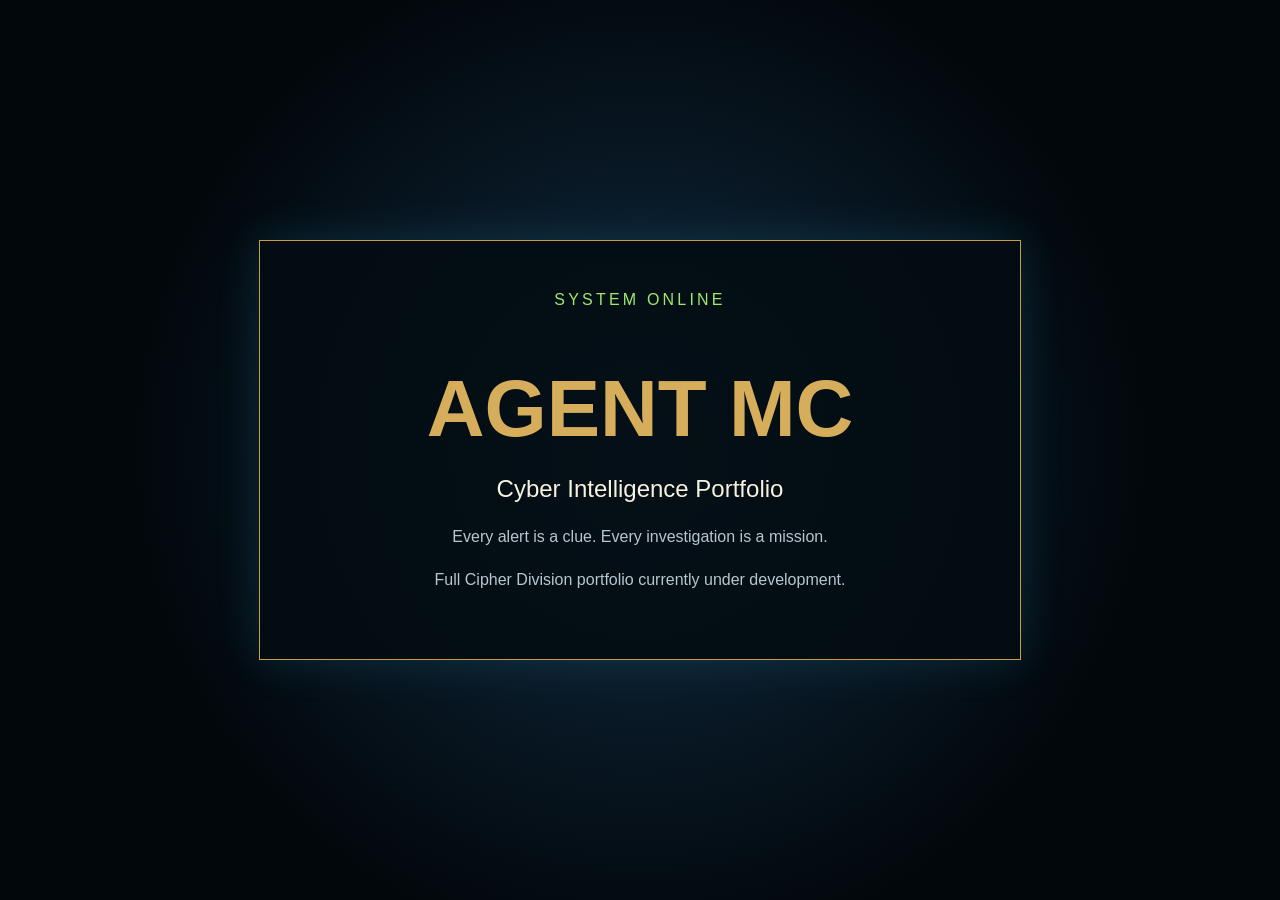
==== index.html @ bfdae340 "Add initial portfolio homepage Create the initial test page for the Cipher Division cybersecurity po" ====
<!doctype html>
<html lang="en">
  <head>
    <meta charset="UTF-8" />

    <meta name="viewport" content="width=device-width, initial-scale=1.0" />

    <title>Mia Cook | Cybersecurity Portfolio</title>

    <style>
      body {
        margin: 0;
        min-height: 100vh;
        display: grid;
        place-items: center;
        background: radial-gradient(circle at center, #102c42, #02070b 65%);
        color: #f7f1df;
        font-family: Arial, Helvetica, sans-serif;
        text-align: center;
      }

      main {
        width: min(700px, 85%);
        padding: 50px 30px;
        border: 1px solid #c89b45;
        background: rgba(3, 12, 18, 0.88);
        box-shadow: 0 0 40px rgba(44, 165, 210, 0.18);
      }

      .status {
        color: #9fe870;
        letter-spacing: 0.2rem;
        text-transform: uppercase;
      }

      h1 {
        margin-bottom: 10px;
        color: #d6ae5b;
        font-size: clamp(2.5rem, 8vw, 5rem);
      }

      h2 {
        color: #f7f1df;
        font-weight: normal;
      }

      p {
        color: #b9c6cc;
        line-height: 1.7;
      }
    </style>
  </head>

  <body>
    <main>
      <div class="status">System Online</div>

      <h1>AGENT MC</h1>

      <h2>Cyber Intelligence Portfolio</h2>

      <p>Every alert is a clue. Every investigation is a mission.</p>

      <p>Full Cipher Division portfolio currently under development.</p>
    </main>
  </body>
</html>
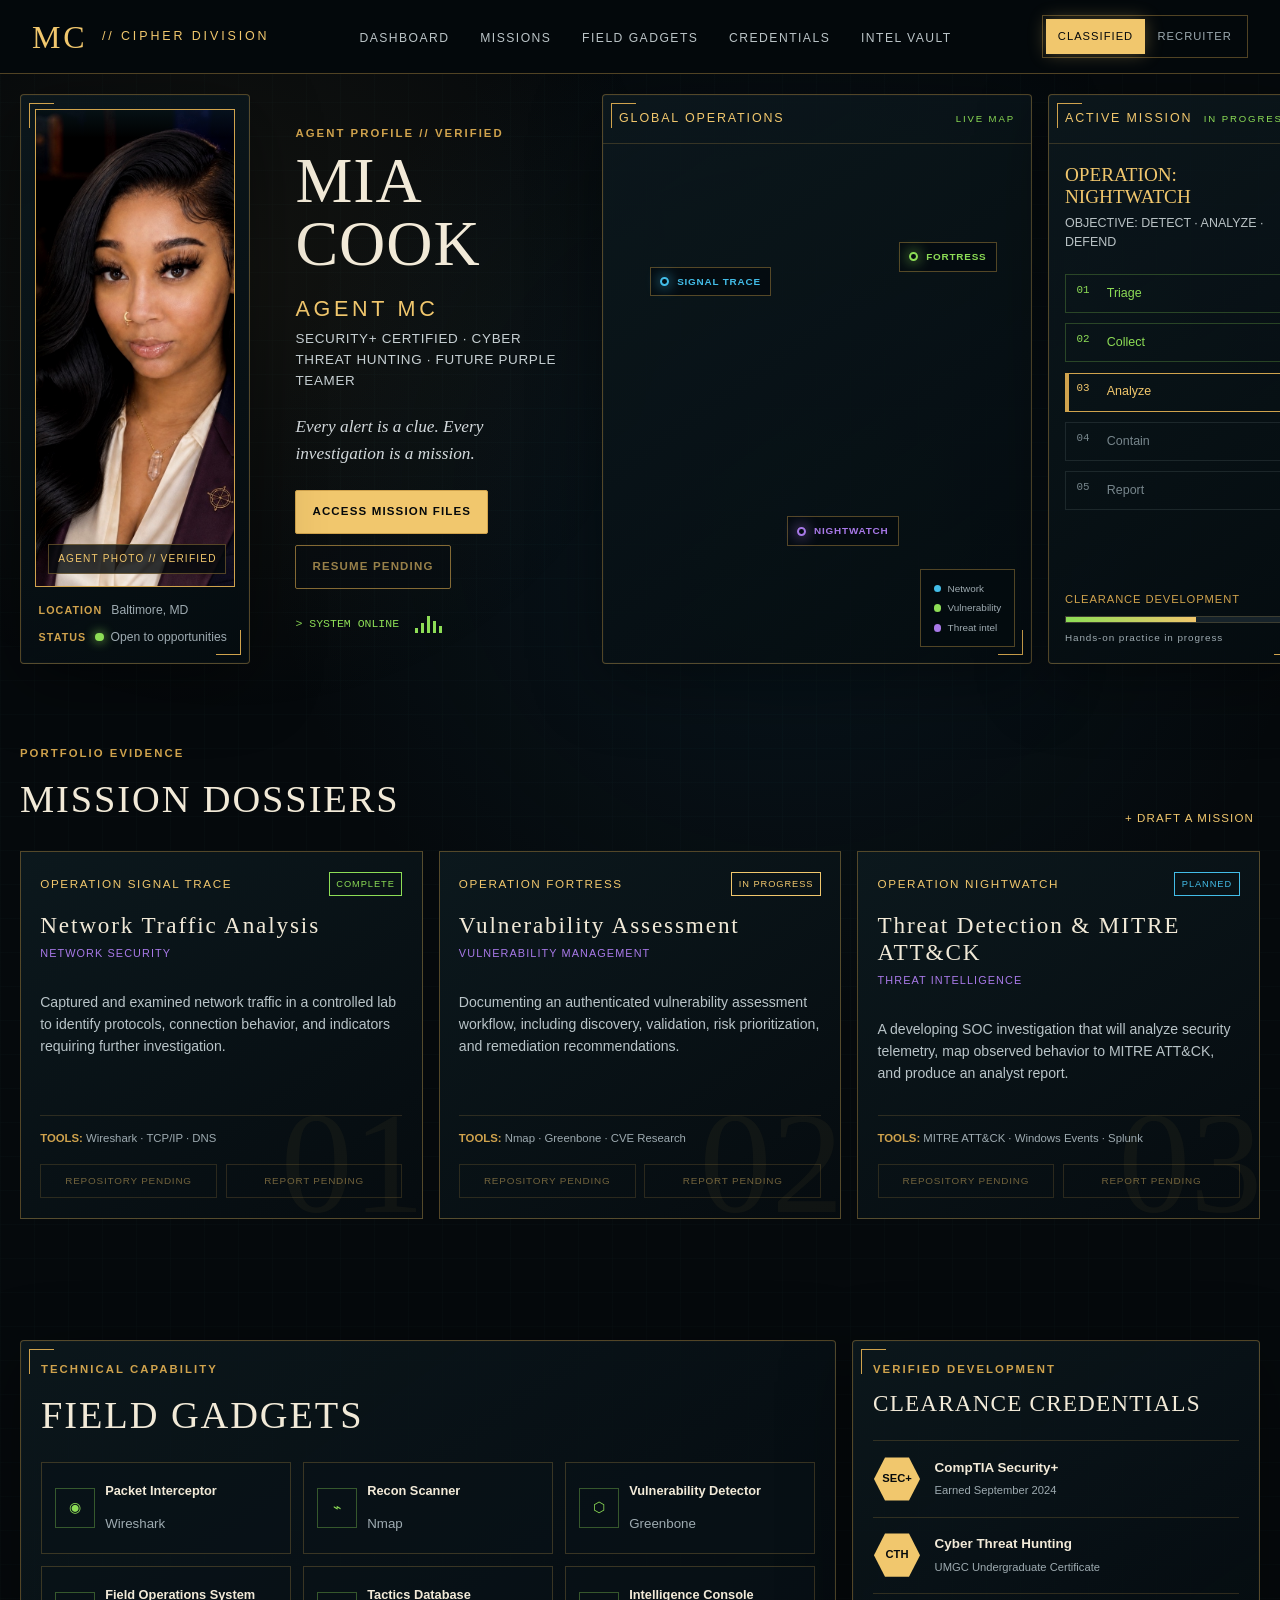
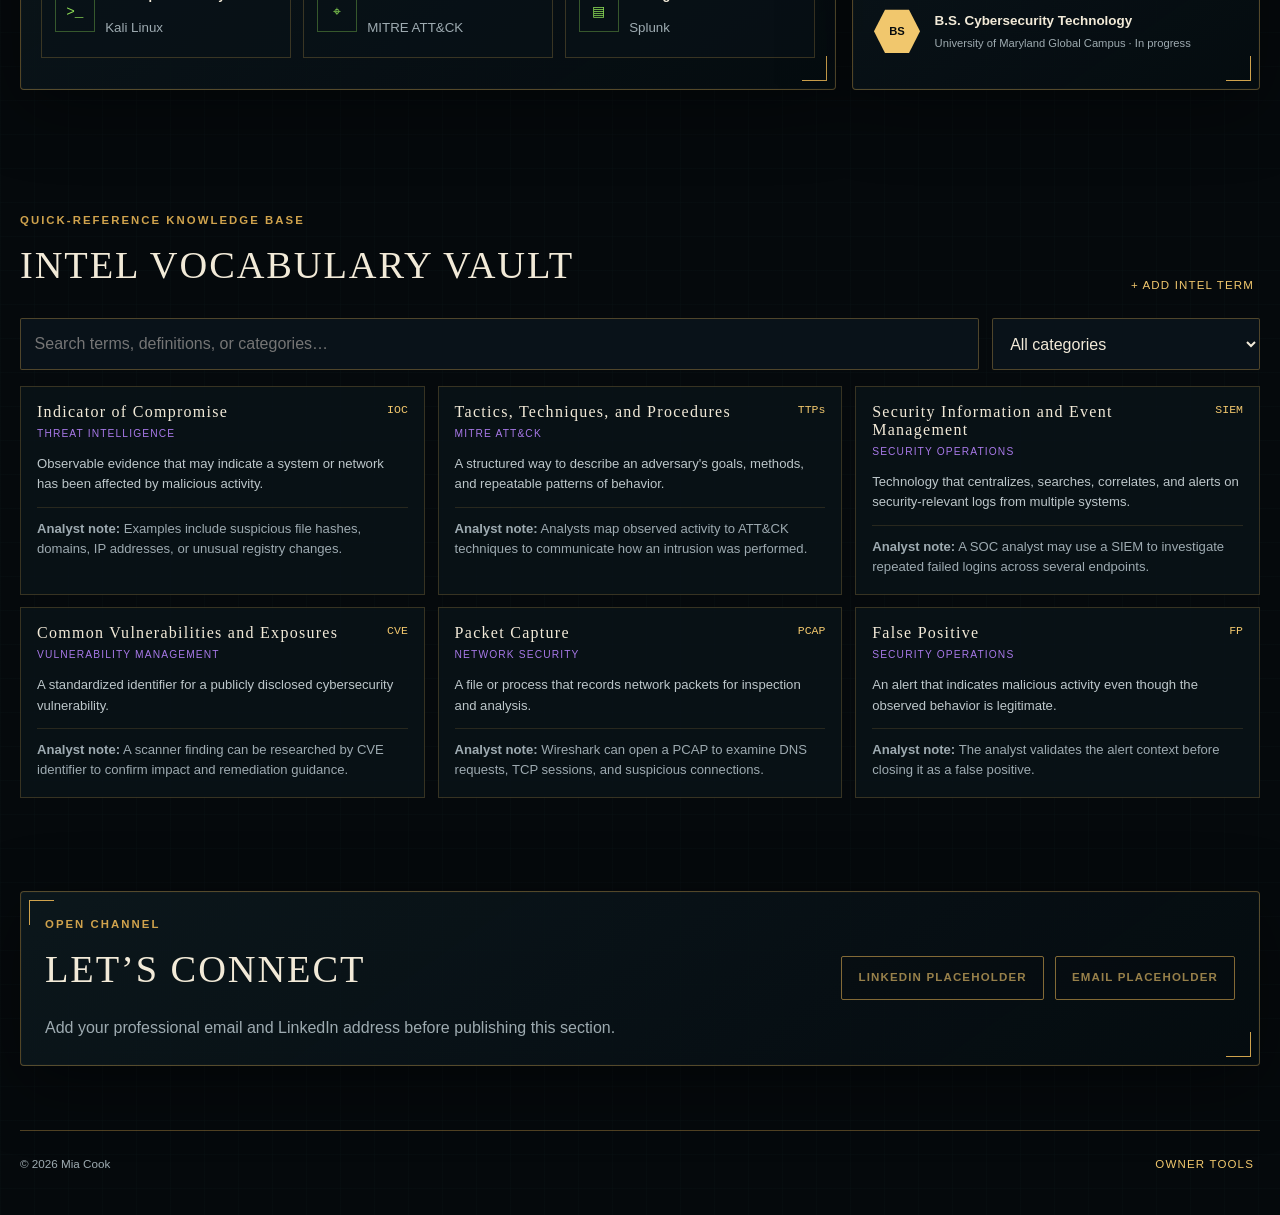
==== commit 3c768087: "Build Cipher Division portfolio dashboard Add animated cyber globe, display modes, mission dossiers," ====
--- a/index.html
+++ b/index.html
@@ -1,67 +1,231 @@
 <!doctype html>
 <html lang="en">
-  <head>
-    <meta charset="UTF-8" />
-
-    <meta name="viewport" content="width=device-width, initial-scale=1.0" />
-
-    <title>Mia Cook | Cybersecurity Portfolio</title>
-
-    <style>
-      body {
-        margin: 0;
-        min-height: 100vh;
-        display: grid;
-        place-items: center;
-        background: radial-gradient(circle at center, #102c42, #02070b 65%);
-        color: #f7f1df;
-        font-family: Arial, Helvetica, sans-serif;
-        text-align: center;
-      }
-
-      main {
-        width: min(700px, 85%);
-        padding: 50px 30px;
-        border: 1px solid #c89b45;
-        background: rgba(3, 12, 18, 0.88);
-        box-shadow: 0 0 40px rgba(44, 165, 210, 0.18);
-      }
-
-      .status {
-        color: #9fe870;
-        letter-spacing: 0.2rem;
-        text-transform: uppercase;
-      }
-
-      h1 {
-        margin-bottom: 10px;
-        color: #d6ae5b;
-        font-size: clamp(2.5rem, 8vw, 5rem);
-      }
-
-      h2 {
-        color: #f7f1df;
-        font-weight: normal;
-      }
-
-      p {
-        color: #b9c6cc;
-        line-height: 1.7;
-      }
-    </style>
-  </head>
-
-  <body>
-    <main>
-      <div class="status">System Online</div>
-
-      <h1>AGENT MC</h1>
-
-      <h2>Cyber Intelligence Portfolio</h2>
-
-      <p>Every alert is a clue. Every investigation is a mission.</p>
-
-      <p>Full Cipher Division portfolio currently under development.</p>
-    </main>
-  </body>
+<head>
+  <meta charset="utf-8">
+  <meta name="viewport" content="width=device-width, initial-scale=1">
+  <meta name="description" content="Mia Cook's interactive cybersecurity portfolio featuring SOC investigations, technical case studies, and hands-on security projects.">
+  <meta name="theme-color" content="#050a0d">
+  <title>Mia Cook | Cipher Division</title>
+  <link rel="stylesheet" href="styles.css">
+  <script src="globe.js" defer></script>
+  <script src="app.js" defer></script>
+</head>
+<body data-mode="classified">
+  <a class="skip-link" href="#main-content">Skip to content</a>
+
+  <header class="topbar">
+    <a class="brand" href="#dashboard" aria-label="Mia Cook home">
+      <span class="brand-mark">MC</span>
+      <span class="brand-copy" data-classified="// CIPHER DIVISION" data-recruiter="| CYBERSECURITY PORTFOLIO">// CIPHER DIVISION</span>
+    </a>
+
+    <button class="mobile-menu" type="button" aria-expanded="false" aria-controls="main-nav">Menu</button>
+
+    <nav id="main-nav" class="main-nav" aria-label="Primary navigation">
+      <a href="#dashboard" data-classified="Dashboard" data-recruiter="About">Dashboard</a>
+      <a href="#missions" data-classified="Missions" data-recruiter="Projects">Missions</a>
+      <a href="#gadgets" data-classified="Field Gadgets" data-recruiter="Skills & Tools">Field Gadgets</a>
+      <a href="#credentials">Credentials</a>
+      <a href="#vault" data-classified="Intel Vault" data-recruiter="Resource Vault">Intel Vault</a>
+    </nav>
+
+    <div class="mode-switch" role="group" aria-label="Portfolio display mode">
+      <button type="button" data-set-mode="classified" aria-pressed="true">Classified</button>
+      <button type="button" data-set-mode="recruiter" aria-pressed="false">Recruiter</button>
+    </div>
+  </header>
+
+  <main id="main-content">
+    <section id="dashboard" class="dashboard shell" aria-labelledby="hero-title">
+      <article class="profile-panel panel">
+        <div class="photo-frame">
+          <img src="assets/mia-cook-agent-photo.jpeg" alt="Professional portrait of Mia Cook">
+          <span class="scan-line" aria-hidden="true"></span>
+        </div>
+        <div class="profile-meta">
+          <span><b data-classified="Location" data-recruiter="Location">Location</b> Baltimore, MD</span>
+          <span><b data-classified="Status" data-recruiter="Status">Status</b> <i class="status-dot"></i> Open to opportunities</span>
+        </div>
+      </article>
+
+      <section class="hero-copy">
+        <p class="eyebrow" data-classified="Agent profile // verified" data-recruiter="Professional profile">Agent profile // verified</p>
+        <h1 id="hero-title">Mia Cook</h1>
+        <p class="alias" data-classified="Agent MC" data-recruiter="Aspiring SOC Analyst">Agent MC</p>
+        <p class="role">Security+ Certified · Cyber Threat Hunting · Future Purple Teamer</p>
+        <p class="hero-summary" data-classified="Every alert is a clue. Every investigation is a mission." data-recruiter="Security+ certified cybersecurity professional building hands-on experience in threat detection, vulnerability management, network analysis, and incident response.">Every alert is a clue. Every investigation is a mission.</p>
+        <div class="hero-actions">
+          <a class="button primary" href="#missions" data-classified="Access mission files" data-recruiter="View technical projects">Access mission files</a>
+          <a class="button secondary disabled-link" href="#" aria-disabled="true" data-classified="Resume pending" data-recruiter="Resume coming soon">Resume pending</a>
+        </div>
+        <div class="signal" aria-label="System status">
+          <span>&gt; SYSTEM ONLINE</span>
+          <div class="signal-bars" aria-hidden="true"><i></i><i></i><i></i><i></i><i></i></div>
+        </div>
+      </section>
+
+      <section class="globe-panel panel" aria-label="Animated global operations map">
+        <div class="panel-heading">
+          <span data-classified="Global operations" data-recruiter="Cybersecurity domain map">Global operations</span>
+          <small>LIVE MAP</small>
+        </div>
+        <div class="globe-wrap">
+          <canvas id="cyber-globe" aria-hidden="true"></canvas>
+          <button class="map-node node-one" type="button" data-focus="network"><span></span><b data-classified="Signal Trace" data-recruiter="Network Analysis">Signal Trace</b></button>
+          <button class="map-node node-two" type="button" data-focus="vulnerability"><span></span><b data-classified="Fortress" data-recruiter="Vulnerability Management">Fortress</b></button>
+          <button class="map-node node-three" type="button" data-focus="threat"><span></span><b data-classified="Nightwatch" data-recruiter="Threat Detection">Nightwatch</b></button>
+        </div>
+        <div class="map-legend">
+          <span><i class="blue"></i> Network</span>
+          <span><i class="green"></i> Vulnerability</span>
+          <span><i class="violet"></i> Threat intel</span>
+        </div>
+      </section>
+
+      <aside class="active-panel panel">
+        <div class="panel-heading"><span data-classified="Active mission" data-recruiter="Current project">Active mission</span><small>IN PROGRESS</small></div>
+        <p class="operation-label" data-classified="Operation: Nightwatch" data-recruiter="Threat Detection Lab">Operation: Nightwatch</p>
+        <p class="objective" data-classified="Objective: Detect · Analyze · Defend" data-recruiter="Objective: Analyze security events and document findings">Objective: Detect · Analyze · Defend</p>
+        <ol class="mission-steps" aria-label="Investigation workflow">
+          <li class="complete">Triage</li>
+          <li class="complete">Collect</li>
+          <li class="active">Analyze</li>
+          <li>Contain</li>
+          <li>Report</li>
+        </ol>
+        <div class="clearance">
+          <span data-classified="Clearance development" data-recruiter="Skill development">Clearance development</span>
+          <div class="progress-track"><span></span></div>
+          <small>Hands-on practice in progress</small>
+        </div>
+      </aside>
+    </section>
+
+    <section id="missions" class="section shell" aria-labelledby="missions-title">
+      <div class="section-heading">
+        <div>
+          <p class="eyebrow">Portfolio evidence</p>
+          <h2 id="missions-title" data-classified="Mission dossiers" data-recruiter="Featured case studies">Mission dossiers</h2>
+        </div>
+        <button class="text-button" type="button" data-open-owner-tools data-classified="+ Draft a mission" data-recruiter="+ Add project draft">+ Draft a mission</button>
+      </div>
+      <div id="mission-grid" class="mission-grid" aria-live="polite"></div>
+    </section>
+
+    <section id="gadgets" class="section shell split-section" aria-labelledby="gadgets-title">
+      <div class="panel toolkit-panel">
+        <div class="section-heading compact">
+          <div>
+            <p class="eyebrow">Technical capability</p>
+            <h2 id="gadgets-title" data-classified="Field gadgets" data-recruiter="Skills & tools">Field gadgets</h2>
+          </div>
+        </div>
+        <div class="tool-grid">
+          <article><span>◉</span><b data-classified="Packet Interceptor" data-recruiter="Wireshark">Packet Interceptor</b><small>Wireshark</small></article>
+          <article><span>⌁</span><b data-classified="Recon Scanner" data-recruiter="Nmap">Recon Scanner</b><small>Nmap</small></article>
+          <article><span>⬡</span><b data-classified="Vulnerability Detector" data-recruiter="Greenbone / OpenVAS">Vulnerability Detector</b><small>Greenbone</small></article>
+          <article><span>&gt;_</span><b data-classified="Field Operations System" data-recruiter="Kali Linux">Field Operations System</b><small>Kali Linux</small></article>
+          <article><span>⌖</span><b data-classified="Tactics Database" data-recruiter="MITRE ATT&CK">Tactics Database</b><small>MITRE ATT&CK</small></article>
+          <article><span>▤</span><b data-classified="Intelligence Console" data-recruiter="Splunk">Intelligence Console</b><small>Splunk</small></article>
+        </div>
+      </div>
+
+      <aside id="credentials" class="panel credentials-panel">
+        <p class="eyebrow">Verified development</p>
+        <h2 data-classified="Clearance credentials" data-recruiter="Credentials & education">Clearance credentials</h2>
+        <div class="credential"><span>SEC+</span><div><b>CompTIA Security+</b><small>Earned September 2024</small></div></div>
+        <div class="credential"><span>CTH</span><div><b>Cyber Threat Hunting</b><small>UMGC Undergraduate Certificate</small></div></div>
+        <div class="credential"><span>BS</span><div><b>B.S. Cybersecurity Technology</b><small>University of Maryland Global Campus · In progress</small></div></div>
+      </aside>
+    </section>
+
+    <section id="vault" class="section shell" aria-labelledby="vault-title">
+      <div class="section-heading">
+        <div>
+          <p class="eyebrow">Quick-reference knowledge base</p>
+          <h2 id="vault-title" data-classified="Intel vocabulary vault" data-recruiter="Cybersecurity resource vault">Intel vocabulary vault</h2>
+        </div>
+        <button class="text-button" type="button" data-open-owner-tools data-classified="+ Add intel term" data-recruiter="+ Add vocabulary draft">+ Add intel term</button>
+      </div>
+      <div class="vault-controls">
+        <label>
+          <span class="sr-only">Search vocabulary</span>
+          <input id="vault-search" type="search" placeholder="Search terms, definitions, or categories…">
+        </label>
+        <select id="vault-category" aria-label="Filter vocabulary by category">
+          <option value="all">All categories</option>
+        </select>
+      </div>
+      <div id="vocabulary-grid" class="vocabulary-grid" aria-live="polite"></div>
+      <p id="vault-empty" class="empty-message" hidden>No matching intel found.</p>
+    </section>
+
+    <section id="contact" class="section shell contact-panel panel">
+      <div>
+        <p class="eyebrow" data-classified="Open channel" data-recruiter="Contact">Open channel</p>
+        <h2>Let’s connect</h2>
+        <p>Add your professional email and LinkedIn address before publishing this section.</p>
+      </div>
+      <div class="hero-actions">
+        <a class="button secondary disabled-link" href="#" aria-disabled="true">LinkedIn placeholder</a>
+        <a class="button secondary disabled-link" href="#" aria-disabled="true">Email placeholder</a>
+      </div>
+    </section>
+  </main>
+
+  <footer class="footer shell">
+    <span>© <span id="year"></span> Mia Cook</span>
+    <button type="button" class="owner-button" data-open-owner-tools>Owner Tools</button>
+  </footer>
+
+  <dialog id="owner-tools" class="owner-dialog">
+    <form method="dialog" class="dialog-header">
+      <div><p class="eyebrow">Local drafting workspace</p><h2>Owner Tools</h2></div>
+      <button class="icon-button" value="close" aria-label="Close owner tools">×</button>
+    </form>
+    <p class="owner-note"><strong>Important:</strong> Drafts remain on this browser only. Export the updated JSON file and replace the matching file inside your GitHub <code>data</code> folder to publish it.</p>
+
+    <div class="builder-layout">
+      <form id="mission-form" class="builder-form">
+        <h3>Mission Builder</h3>
+        <label>Operation codename<input name="codeName" required placeholder="Operation Ghost Login"></label>
+        <label>Professional project title<input name="title" required placeholder="Windows Authentication Investigation"></label>
+        <label>Domain<select name="domain" required><option>Network Security</option><option>Vulnerability Management</option><option>Threat Intelligence</option><option>Incident Response</option><option>System Administration</option><option>Governance, Risk & Compliance</option></select></label>
+        <label>Status<select name="status" required><option value="planned">Planned</option><option value="in-progress">In progress</option><option value="complete">Complete</option></select></label>
+        <label>Tools used<input name="tools" required placeholder="Windows Event Viewer, Sysmon, Splunk"></label>
+        <label>Summary<textarea name="summary" required rows="4" placeholder="Describe the scenario, investigation, and outcome without including sensitive information."></textarea></label>
+        <label>Mission objective<textarea name="objective" rows="3" placeholder="State what you were expected to investigate or demonstrate."></textarea></label>
+        <label>Lab environment<textarea name="environment" rows="3" placeholder="List approved systems, virtual machines, log sources, and network setup."></textarea></label>
+        <label>Investigation steps<textarea name="steps" rows="5" placeholder="Enter one investigation step per line."></textarea></label>
+        <label>Findings<textarea name="findings" rows="4" placeholder="Summarize validated observations and supporting evidence."></textarea></label>
+        <label>MITRE ATT&CK mapping<textarea name="mitre" rows="3" placeholder="Example: T1059 — Command and Scripting Interpreter"></textarea></label>
+        <label>Remediation recommendations<textarea name="remediation" rows="4" placeholder="Enter one recommendation per line."></textarea></label>
+        <label>Lessons learned<textarea name="lessons" rows="3" placeholder="What did this mission teach you?"></textarea></label>
+        <label>Repository URL<input name="repository" type="url" placeholder="https://github.com/..."></label>
+        <label>Report path or URL<input name="report" placeholder="reports/ghost-login-report.pdf"></label>
+        <button class="button primary" type="submit">Save local mission draft</button>
+        <button class="button secondary" id="export-missions" type="button">Export missions.json</button>
+        <button class="button secondary" id="export-latest-report" type="button">Export latest mission report.md</button>
+      </form>
+
+      <form id="vocabulary-form" class="builder-form">
+        <h3>Vocabulary Builder</h3>
+        <label>Term<input name="term" required placeholder="Indicator of Compromise"></label>
+        <label>Abbreviation<input name="abbreviation" placeholder="IOC"></label>
+        <label>Category<input name="category" required placeholder="Threat Intelligence"></label>
+        <label>Definition<textarea name="definition" required rows="5" placeholder="Write a clear definition in your own words."></textarea></label>
+        <label>Example or analyst note<textarea name="example" rows="4" placeholder="Explain how the term appears in a SOC investigation."></textarea></label>
+        <button class="button primary" type="submit">Save local vocabulary draft</button>
+        <button class="button secondary" id="export-vocabulary" type="button">Export vocabulary.json</button>
+      </form>
+    </div>
+
+    <div class="local-tools-footer">
+      <span id="draft-status" role="status">No changes made in this session.</span>
+      <button id="clear-local-drafts" class="danger-button" type="button">Clear browser-only drafts</button>
+    </div>
+  </dialog>
+
+  <div id="toast" class="toast" role="status" aria-live="polite"></div>
+</body>
 </html>
--- a/styles.css
+++ b/styles.css
@@ -0,0 +1,342 @@
+:root {
+  --ink: #05090c;
+  --ink-2: #081117;
+  --panel: rgba(8, 17, 22, 0.9);
+  --panel-2: rgba(10, 23, 29, 0.82);
+  --gold: #d0a34d;
+  --gold-bright: #f1c76d;
+  --ivory: #f2ead8;
+  --muted: #9eabb1;
+  --green: #8ddd56;
+  --blue: #43bde8;
+  --violet: #a879e8;
+  --danger: #ef675d;
+  --line: rgba(208, 163, 77, 0.38);
+  --radius: 4px;
+  --shadow: 0 18px 70px rgba(0, 0, 0, 0.42);
+  color-scheme: dark;
+}
+
+* { box-sizing: border-box; }
+
+html { scroll-behavior: smooth; }
+
+body {
+  margin: 0;
+  min-width: 320px;
+  background:
+    radial-gradient(circle at 62% 18%, rgba(24, 92, 125, 0.16), transparent 33rem),
+    linear-gradient(rgba(44, 84, 96, 0.045) 1px, transparent 1px),
+    linear-gradient(90deg, rgba(44, 84, 96, 0.045) 1px, transparent 1px),
+    var(--ink);
+  background-size: auto, 34px 34px, 34px 34px, auto;
+  color: var(--ivory);
+  font-family: "Segoe UI", Inter, Arial, sans-serif;
+  line-height: 1.55;
+}
+
+body::before {
+  content: "";
+  position: fixed;
+  inset: 0;
+  pointer-events: none;
+  z-index: -1;
+  background: radial-gradient(circle at 18% 30%, rgba(208, 163, 77, 0.07), transparent 28rem);
+}
+
+button, input, textarea, select { font: inherit; }
+button, a { -webkit-tap-highlight-color: transparent; }
+a { color: inherit; }
+img { max-width: 100%; display: block; }
+
+.skip-link {
+  position: fixed;
+  left: 1rem;
+  top: -5rem;
+  z-index: 100;
+  padding: 0.8rem 1rem;
+  color: var(--ink);
+  background: var(--gold-bright);
+}
+
+.skip-link:focus { top: 1rem; }
+
+.sr-only {
+  position: absolute;
+  width: 1px;
+  height: 1px;
+  padding: 0;
+  margin: -1px;
+  overflow: hidden;
+  clip: rect(0, 0, 0, 0);
+  white-space: nowrap;
+  border: 0;
+}
+
+.shell { width: min(1480px, calc(100% - 2.5rem)); margin-inline: auto; }
+
+.topbar {
+  position: sticky;
+  top: 0;
+  z-index: 50;
+  display: grid;
+  grid-template-columns: auto 1fr auto;
+  align-items: center;
+  gap: 2rem;
+  min-height: 74px;
+  padding: 0 2rem;
+  border-bottom: 1px solid var(--line);
+  background: rgba(4, 9, 12, 0.94);
+  backdrop-filter: blur(16px);
+}
+
+.brand {
+  display: inline-flex;
+  align-items: center;
+  gap: 0.9rem;
+  text-decoration: none;
+  letter-spacing: 0.18em;
+  color: var(--gold-bright);
+  white-space: nowrap;
+}
+
+.brand-mark {
+  font-family: Georgia, serif;
+  font-size: 2rem;
+  line-height: 1;
+}
+
+.brand-copy { font-size: 0.78rem; text-transform: uppercase; }
+
+.main-nav { display: flex; align-items: center; justify-content: center; gap: clamp(1rem, 2.4vw, 2.4rem); }
+.main-nav a {
+  position: relative;
+  padding: 1.55rem 0 1.35rem;
+  color: #bbc4c7;
+  font-size: 0.76rem;
+  letter-spacing: 0.12em;
+  text-decoration: none;
+  text-transform: uppercase;
+}
+.main-nav a::after {
+  content: "";
+  position: absolute;
+  left: 50%;
+  bottom: 0.95rem;
+  width: 0;
+  height: 1px;
+  background: var(--gold-bright);
+  transition: width 180ms ease, left 180ms ease;
+}
+.main-nav a:hover, .main-nav a:focus-visible { color: var(--ivory); }
+.main-nav a:hover::after, .main-nav a:focus-visible::after { left: 0; width: 100%; }
+
+.mode-switch { display: flex; border: 1px solid var(--line); padding: 3px; }
+.mode-switch button {
+  border: 0;
+  padding: 0.58rem 0.76rem;
+  color: var(--muted);
+  background: transparent;
+  cursor: pointer;
+  font-size: 0.7rem;
+  letter-spacing: 0.09em;
+  text-transform: uppercase;
+}
+.mode-switch button[aria-pressed="true"] {
+  color: var(--ink);
+  background: var(--gold-bright);
+  box-shadow: 0 0 18px rgba(241, 199, 109, 0.3);
+}
+
+.mobile-menu { display: none; }
+
+.dashboard {
+  display: grid;
+  grid-template-columns: minmax(230px, 0.75fr) minmax(320px, 1.05fr) minmax(430px, 1.6fr) minmax(260px, 0.9fr);
+  gap: 1rem;
+  min-height: 610px;
+  padding-block: 1.25rem;
+}
+
+.panel {
+  position: relative;
+  border: 1px solid var(--line);
+  border-radius: var(--radius);
+  background: linear-gradient(145deg, rgba(12, 24, 29, 0.94), rgba(5, 12, 16, 0.88));
+  box-shadow: var(--shadow), inset 0 0 0 1px rgba(255,255,255,0.015);
+}
+
+.panel::before, .panel::after {
+  content: "";
+  position: absolute;
+  width: 24px;
+  height: 24px;
+  pointer-events: none;
+}
+.panel::before { left: 8px; top: 8px; border-left: 1px solid var(--gold); border-top: 1px solid var(--gold); }
+.panel::after { right: 8px; bottom: 8px; border-right: 1px solid var(--gold); border-bottom: 1px solid var(--gold); }
+
+.profile-panel { padding: 0.85rem; display: flex; flex-direction: column; }
+.photo-frame { position: relative; flex: 1; min-height: 390px; overflow: hidden; border: 1px solid var(--gold); background: #0a1115; }
+.photo-frame img { width: 100%; height: 100%; object-fit: cover; object-position: center 22%; filter: saturate(0.93) contrast(1.03); }
+.photo-frame::after { content: "AGENT PHOTO // VERIFIED"; position: absolute; left: 0.8rem; bottom: 0.75rem; padding: 0.38rem 0.55rem; color: var(--gold-bright); background: rgba(4,9,12,.8); border: 1px solid var(--line); font-size: .63rem; letter-spacing: .12em; }
+.scan-line { position: absolute; inset-inline: 0; top: -10%; height: 16%; background: linear-gradient(transparent, rgba(67,189,232,.12), transparent); animation: scan 5s linear infinite; }
+@keyframes scan { to { top: 105%; } }
+
+.profile-meta { display: grid; gap: 0.55rem; padding: 0.85rem 0.25rem 0.15rem; color: var(--muted); font-size: .76rem; }
+.profile-meta b { margin-right: .35rem; color: var(--gold); font-size: .67rem; letter-spacing: .1em; text-transform: uppercase; }
+.status-dot { display: inline-block; width: .52rem; height: .52rem; margin-right: .22rem; border-radius: 50%; background: var(--green); box-shadow: 0 0 11px var(--green); }
+
+.hero-copy { align-self: center; padding: clamp(1rem, 2.3vw, 2.5rem); }
+.eyebrow { margin: 0 0 .45rem; color: var(--gold); font-size: .71rem; font-weight: 700; letter-spacing: .18em; text-transform: uppercase; }
+h1, h2, h3, p { overflow-wrap: anywhere; }
+h1 { margin: 0; font-family: Georgia, serif; font-size: clamp(3.2rem, 5vw, 5.8rem); font-weight: 400; line-height: .98; letter-spacing: .015em; text-transform: uppercase; }
+.alias { margin: 1.05rem 0 .2rem; color: var(--gold-bright); font-size: 1.35rem; letter-spacing: .17em; text-transform: uppercase; }
+.role { margin: 0; color: #c8d1d4; font-size: .84rem; letter-spacing: .05em; text-transform: uppercase; }
+.hero-summary { max-width: 42rem; margin: 1.4rem 0; color: #d4dadd; font-family: Georgia, serif; font-size: 1.08rem; font-style: italic; }
+
+.hero-actions { display: flex; flex-wrap: wrap; gap: .7rem; }
+.button { display: inline-flex; align-items: center; justify-content: center; min-height: 44px; padding: .72rem 1rem; border: 1px solid var(--gold); border-radius: 2px; color: var(--gold-bright); background: rgba(8,14,18,.7); text-decoration: none; text-transform: uppercase; letter-spacing: .1em; font-size: .72rem; font-weight: 700; cursor: pointer; }
+.button:hover, .button:focus-visible { color: var(--ink); background: var(--gold-bright); box-shadow: 0 0 22px rgba(208,163,77,.25); }
+.button.primary { color: var(--ink); background: var(--gold-bright); }
+.button.primary:hover, .button.primary:focus-visible { background: #ffe09b; }
+.disabled-link { opacity: .62; cursor: not-allowed; }
+.signal { display: flex; align-items: center; gap: 1rem; margin-top: 1.6rem; color: var(--green); font: .72rem Consolas, monospace; }
+.signal-bars { display: flex; align-items: end; gap: 3px; height: 18px; }
+.signal-bars i { width: 3px; background: var(--green); animation: bars 1.1s ease-in-out infinite alternate; }
+.signal-bars i:nth-child(1) { height: 25%; }.signal-bars i:nth-child(2) { height: 55%; animation-delay: .1s }.signal-bars i:nth-child(3) { height: 90%; animation-delay: .2s }.signal-bars i:nth-child(4) { height: 65%; animation-delay: .3s }.signal-bars i:nth-child(5) { height: 35%; animation-delay: .4s }
+@keyframes bars { to { height: 20%; opacity: .55; } }
+
+.panel-heading { display: flex; align-items: center; justify-content: space-between; padding: .9rem 1rem; border-bottom: 1px solid rgba(208,163,77,.22); color: var(--gold-bright); font-size: .78rem; letter-spacing: .15em; text-transform: uppercase; }
+.panel-heading small { color: var(--green); font-size: .6rem; }
+.globe-panel { min-width: 0; overflow: hidden; }
+.globe-wrap { position: relative; height: 490px; isolation: isolate; }
+#cyber-globe { width: 100%; height: 100%; display: block; }
+.map-node { position: absolute; z-index: 2; display: flex; align-items: center; gap: .5rem; border: 1px solid rgba(208,163,77,.4); padding: .38rem .58rem; color: var(--ivory); background: rgba(4,11,15,.8); cursor: pointer; font-size: .62rem; letter-spacing: .08em; text-transform: uppercase; backdrop-filter: blur(8px); }
+.map-node span { width: .55rem; height: .55rem; border: 2px solid currentColor; border-radius: 50%; box-shadow: 0 0 14px currentColor; }
+.map-node:hover, .map-node:focus-visible { transform: translateY(-2px); background: #101d24; }
+.node-one { top: 25%; left: 11%; color: var(--blue); }
+.node-two { top: 20%; right: 8%; color: var(--green); }
+.node-three { bottom: 18%; left: 43%; color: var(--violet); }
+.map-legend { position: absolute; right: 1rem; bottom: 1rem; z-index: 3; display: grid; gap: .28rem; padding: .65rem .8rem; color: var(--muted); background: rgba(4,11,15,.82); border: 1px solid var(--line); font-size: .62rem; }
+.map-legend span { display: flex; align-items: center; gap: .4rem; }.map-legend i { width: .45rem; height: .45rem; border-radius: 50%; }.map-legend .blue{background:var(--blue)}.map-legend .green{background:var(--green)}.map-legend .violet{background:var(--violet)}
+
+.active-panel { align-self: stretch; padding-bottom: 1rem; }
+.operation-label { margin: 1.25rem 1rem .35rem; color: var(--gold-bright); font: 1.2rem Georgia, serif; text-transform: uppercase; }
+.objective { margin: 0 1rem 1.35rem; color: #b9c2c5; font-size: .78rem; text-transform: uppercase; }
+.mission-steps { display: grid; gap: .65rem; padding: 0 1rem; margin: 0; list-style: none; counter-reset: mission-step; }
+.mission-steps li { position: relative; padding: .55rem .65rem .55rem 2.55rem; border: 1px solid rgba(150,165,170,.15); color: #77868c; font-size: .78rem; }
+.mission-steps li::before { counter-increment: mission-step; content: counter(mission-step, decimal-leading-zero); position: absolute; left: .65rem; color: inherit; font: .68rem Consolas, monospace; }
+.mission-steps li.complete { color: var(--green); border-color: rgba(141,221,86,.25); }.mission-steps li.active { color: var(--gold-bright); border-color: var(--gold); box-shadow: inset 3px 0 0 var(--gold); }
+.clearance { position: absolute; inset-inline: 1rem; bottom: 1.1rem; display: grid; gap: .45rem; color: var(--gold); font-size: .7rem; letter-spacing: .08em; text-transform: uppercase; }
+.clearance small { color: var(--muted); font-size: .62rem; text-transform: none; }
+.progress-track { height: 7px; background: #17232a; border: 1px solid rgba(208,163,77,.2); }.progress-track span { display: block; width: 58%; height: 100%; background: linear-gradient(90deg,var(--green),var(--gold-bright)); }
+
+.section { padding-block: 3.8rem; }
+.section-heading { display: flex; align-items: end; justify-content: space-between; gap: 1rem; margin-bottom: 1.4rem; }
+.section-heading.compact { margin-bottom: 1rem; }
+h2 { margin: 0; font-family: Georgia, serif; font-size: clamp(1.8rem, 3vw, 2.6rem); font-weight: 400; letter-spacing: .05em; text-transform: uppercase; }
+h3 { margin: 0; color: var(--gold-bright); font: 1.1rem Georgia, serif; letter-spacing: .08em; text-transform: uppercase; }
+.text-button, .owner-button { border: 0; color: var(--gold-bright); background: transparent; cursor: pointer; font-size: .72rem; letter-spacing: .1em; text-transform: uppercase; }
+.text-button:hover, .text-button:focus-visible, .owner-button:hover, .owner-button:focus-visible { text-decoration: underline; text-underline-offset: 5px; }
+
+.mission-grid { display: grid; grid-template-columns: repeat(3, 1fr); gap: 1rem; }
+.mission-card { position: relative; display: grid; grid-template-rows: auto auto 1fr auto; min-height: 340px; padding: 1.2rem; border: 1px solid var(--line); background: linear-gradient(145deg,rgba(12,25,30,.96),rgba(6,12,16,.95)); overflow: hidden; }
+.mission-card::after { content: attr(data-index); position: absolute; right: -.2rem; bottom: -1.8rem; color: rgba(208,163,77,.055); font: 9rem Georgia,serif; }
+.mission-card-header { display: flex; align-items: center; justify-content: space-between; gap: 1rem; }
+.mission-code { color: var(--gold-bright); font-size: .73rem; letter-spacing: .14em; text-transform: uppercase; }
+.mission-status { padding: .24rem .42rem; border: 1px solid currentColor; color: var(--muted); font-size: .58rem; letter-spacing: .1em; text-transform: uppercase; }
+.mission-status.complete { color: var(--green); }.mission-status.in-progress { color: var(--gold-bright); }.mission-status.planned { color: var(--blue); }
+.mission-card h3 { margin: 1rem 0 .4rem; color: var(--ivory); font-size: 1.45rem; text-transform: none; }
+.mission-domain { margin: 0 0 1rem; color: var(--violet); font-size: .68rem; letter-spacing: .1em; text-transform: uppercase; }
+.mission-summary { color: #b9c4c8; font-size: .88rem; }
+.mission-tools { position: relative; z-index: 1; margin-top: 1rem; padding-top: .9rem; border-top: 1px solid rgba(208,163,77,.18); color: var(--muted); font-size: .71rem; }
+.mission-tools b { color: var(--gold); text-transform: uppercase; }
+.card-actions { position: relative; z-index: 1; display: flex; gap: .55rem; margin-top: 1rem; }
+.card-actions a { flex: 1; padding: .55rem; border: 1px solid rgba(208,163,77,.4); color: var(--gold-bright); text-align: center; text-decoration: none; font-size: .62rem; letter-spacing: .08em; text-transform: uppercase; }
+.card-actions a:hover, .card-actions a:focus-visible { color: var(--ink); background: var(--gold-bright); }
+.card-actions a[aria-disabled="true"] { opacity: .45; pointer-events: none; }
+
+.split-section { display: grid; grid-template-columns: 2fr 1fr; gap: 1rem; }
+.toolkit-panel, .credentials-panel { padding: 1.25rem; }
+.tool-grid { display: grid; grid-template-columns: repeat(3, 1fr); gap: .75rem; }
+.tool-grid article { display: grid; grid-template-columns: auto 1fr; align-items: center; gap: .12rem .65rem; min-height: 92px; padding: .8rem; border: 1px solid rgba(208,163,77,.25); background: rgba(8,18,23,.65); }
+.tool-grid article > span { grid-row: 1 / 3; display: grid; place-items: center; width: 2.5rem; height: 2.5rem; color: var(--green); border: 1px solid rgba(141,221,86,.35); font: .9rem Consolas,monospace; }
+.tool-grid b { color: var(--ivory); font-size: .8rem; }.tool-grid small { color: var(--muted); }
+.credentials-panel h2 { margin-bottom: 1.15rem; font-size: 1.45rem; }
+.credential { display: grid; grid-template-columns: 3rem 1fr; gap: .85rem; align-items: center; padding: .85rem 0; border-top: 1px solid rgba(208,163,77,.2); }
+.credential > span { display: grid; place-items: center; width: 3rem; height: 3rem; color: var(--ink); background: var(--gold-bright); clip-path: polygon(25% 5%,75% 5%,98% 50%,75% 95%,25% 95%,2% 50%); font-weight: 800; font-size: .7rem; }
+.credential b { display: block; font-size: .84rem; }.credential small { display: block; margin-top: .2rem; color: var(--muted); font-size: .7rem; }
+
+.vault-controls { display: grid; grid-template-columns: 1fr minmax(210px, .28fr); gap: .8rem; margin-bottom: 1rem; }
+input, textarea, select { width: 100%; border: 1px solid rgba(208,163,77,.35); border-radius: 2px; padding: .78rem .85rem; color: var(--ivory); background: #091219; outline: 0; }
+input:focus, textarea:focus, select:focus { border-color: var(--gold-bright); box-shadow: 0 0 0 3px rgba(208,163,77,.11); }
+textarea { resize: vertical; }
+.vocabulary-grid { display: grid; grid-template-columns: repeat(3, 1fr); gap: .8rem; }
+.term-card { padding: 1rem; border: 1px solid rgba(208,163,77,.24); background: rgba(9,20,25,.78); }
+.term-card header { display: flex; align-items: start; justify-content: space-between; gap: .7rem; }
+.term-card h3 { color: var(--ivory); font-size: 1rem; text-transform: none; }.term-card .abbreviation { color: var(--gold-bright); font: .72rem Consolas,monospace; }
+.term-category { margin: .32rem 0 .75rem; color: var(--violet); font-size: .64rem; letter-spacing: .11em; text-transform: uppercase; }
+.term-definition, .term-example { margin: 0; color: #bdc7ca; font-size: .82rem; }.term-example { margin-top: .75rem; padding-top: .7rem; border-top: 1px solid rgba(208,163,77,.16); color: var(--muted); }
+.empty-message { padding: 2rem; border: 1px dashed var(--line); text-align: center; color: var(--muted); }
+
+.contact-panel { display: flex; justify-content: space-between; align-items: center; gap: 2rem; margin-block: 2rem 4rem; padding: 1.5rem; }.contact-panel p:last-child { margin-bottom: 0; color: var(--muted); }
+.footer { display: flex; justify-content: space-between; padding-block: 1.5rem 2.5rem; border-top: 1px solid var(--line); color: var(--muted); font-size: .73rem; }
+
+.owner-dialog { width: min(1000px, calc(100% - 2rem)); max-height: 90vh; padding: 0; border: 1px solid var(--gold); color: var(--ivory); background: #071016; box-shadow: 0 25px 100px #000; }
+.owner-dialog::backdrop { background: rgba(0,0,0,.82); backdrop-filter: blur(4px); }
+.dialog-header { position: sticky; top: 0; z-index: 3; display: flex; justify-content: space-between; align-items: center; padding: 1rem 1.25rem; border-bottom: 1px solid var(--line); background: #071016; }
+.icon-button { width: 2.6rem; height: 2.6rem; border: 1px solid var(--line); color: var(--ivory); background: transparent; cursor: pointer; font-size: 1.5rem; }
+.owner-note { margin: 1rem 1.25rem 0; padding: .85rem 1rem; border-left: 3px solid var(--gold); color: #cbd2d4; background: rgba(208,163,77,.07); font-size: .82rem; }
+.owner-note code { color: var(--gold-bright); }
+.builder-layout { display: grid; grid-template-columns: 1fr 1fr; gap: 1rem; padding: 1.25rem; }
+.builder-form { display: grid; align-content: start; gap: .8rem; padding: 1rem; border: 1px solid rgba(208,163,77,.25); }
+.builder-form h3 { margin-bottom: .4rem; }
+.builder-form label { display: grid; gap: .3rem; color: var(--gold); font-size: .7rem; letter-spacing: .07em; text-transform: uppercase; }
+.builder-form input, .builder-form textarea, .builder-form select { color: var(--ivory); font-size: .83rem; letter-spacing: normal; text-transform: none; }
+.local-tools-footer { position: sticky; bottom: 0; display: flex; justify-content: space-between; align-items: center; gap: 1rem; padding: .85rem 1.25rem; border-top: 1px solid var(--line); background: #071016; color: var(--muted); font-size: .72rem; }
+.danger-button { border: 1px solid rgba(239,103,93,.55); padding: .55rem .7rem; color: #ff9a92; background: transparent; cursor: pointer; }
+.toast { position: fixed; right: 1.25rem; bottom: 1.25rem; z-index: 100; max-width: 360px; padding: .8rem 1rem; border: 1px solid var(--gold); color: var(--ivory); background: #0b181e; box-shadow: var(--shadow); opacity: 0; transform: translateY(1rem); pointer-events: none; transition: 180ms ease; }.toast.show { opacity: 1; transform: none; }
+
+body[data-mode="recruiter"] .photo-frame::after { content: "PROFESSIONAL PHOTO"; }
+body[data-mode="recruiter"] .mission-card { border-color: rgba(67,189,232,.28); }
+body[data-mode="recruiter"] .mission-code { color: var(--blue); }
+
+:focus-visible { outline: 2px solid var(--gold-bright); outline-offset: 3px; }
+
+@media (max-width: 1250px) {
+  .dashboard { grid-template-columns: 230px 1fr 1.45fr; }
+  .active-panel { grid-column: 1 / -1; min-height: 280px; display: grid; grid-template-columns: 1.1fr 1.3fr; padding: 1rem; }
+  .active-panel .panel-heading { grid-column: 1 / -1; margin: -1rem -1rem 1rem; }
+  .mission-steps { grid-column: 2; grid-row: 2 / 5; grid-template-columns: repeat(5,1fr); align-self: start; }
+  .mission-steps li { padding: 2rem .35rem .4rem; text-align: center; }.mission-steps li::before { left: 50%; top: .5rem; transform: translateX(-50%); }
+  .clearance { position: static; grid-column: 1; margin: 1rem; }
+  .topbar { grid-template-columns: auto auto; }.main-nav { grid-column: 1 / -1; grid-row: 2; order: 3; }.mode-switch { justify-self: end; }
+}
+
+@media (max-width: 900px) {
+  .topbar { grid-template-columns: 1fr auto auto; padding: 0 1rem; }
+  .brand-copy { display: none; }
+  .mobile-menu { display: inline-flex; border: 1px solid var(--line); padding: .55rem .7rem; color: var(--ivory); background: transparent; }
+  .main-nav { position: absolute; top: 74px; inset-inline: 0; display: none; flex-direction: column; align-items: stretch; gap: 0; padding: .5rem 1rem; border-bottom: 1px solid var(--line); background: #071016; }
+  .main-nav.open { display: flex; }.main-nav a { padding: .8rem; border-bottom: 1px solid rgba(208,163,77,.12); }.main-nav a::after { display: none; }
+  .dashboard { grid-template-columns: 210px 1fr; }.globe-panel { grid-column: 1 / -1; }.active-panel { grid-column: 1 / -1; }
+  .mission-grid, .vocabulary-grid { grid-template-columns: 1fr 1fr; }
+  .split-section { grid-template-columns: 1fr; }.builder-layout { grid-template-columns: 1fr; }
+}
+
+@media (max-width: 640px) {
+  .shell { width: min(100% - 1rem, 1480px); }
+  .topbar { grid-template-columns: 1fr auto; min-height: 66px; }.mobile-menu { grid-column: 2; grid-row: 1; }.mode-switch { grid-column: 1 / -1; grid-row: 2; justify-self: stretch; margin-bottom: .55rem; }.mode-switch button { flex: 1; }
+  .main-nav { top: 116px; }
+  .dashboard { display: flex; flex-direction: column; }.profile-panel { order: 2; }.hero-copy { order: 1; padding: 2rem 1rem; }.globe-panel { order: 3; }.active-panel { order: 4; display: block; min-height: auto; padding-bottom: 1rem; }
+  .photo-frame { min-height: 420px; }.globe-wrap { height: 390px; }.map-node { padding: .3rem; }.map-node b { display: none; }
+  .mission-steps { display: grid; grid-template-columns: 1fr; margin-block: 1rem; }.clearance { margin: 1rem; }
+  .section { padding-block: 2.5rem; }.section-heading, .contact-panel { align-items: stretch; flex-direction: column; }
+  .mission-grid, .vocabulary-grid, .tool-grid { grid-template-columns: 1fr; }.mission-card { min-height: 300px; }.vault-controls { grid-template-columns: 1fr; }
+  .hero-actions { flex-direction: column; }.hero-actions .button { width: 100%; }.builder-layout { padding: .75rem; }.owner-note { margin-inline: .75rem; }.local-tools-footer { align-items: stretch; flex-direction: column; }
+}
+
+@media (prefers-reduced-motion: reduce) {
+  *, *::before, *::after { scroll-behavior: auto !important; animation-duration: .01ms !important; animation-iteration-count: 1 !important; transition-duration: .01ms !important; }
+}
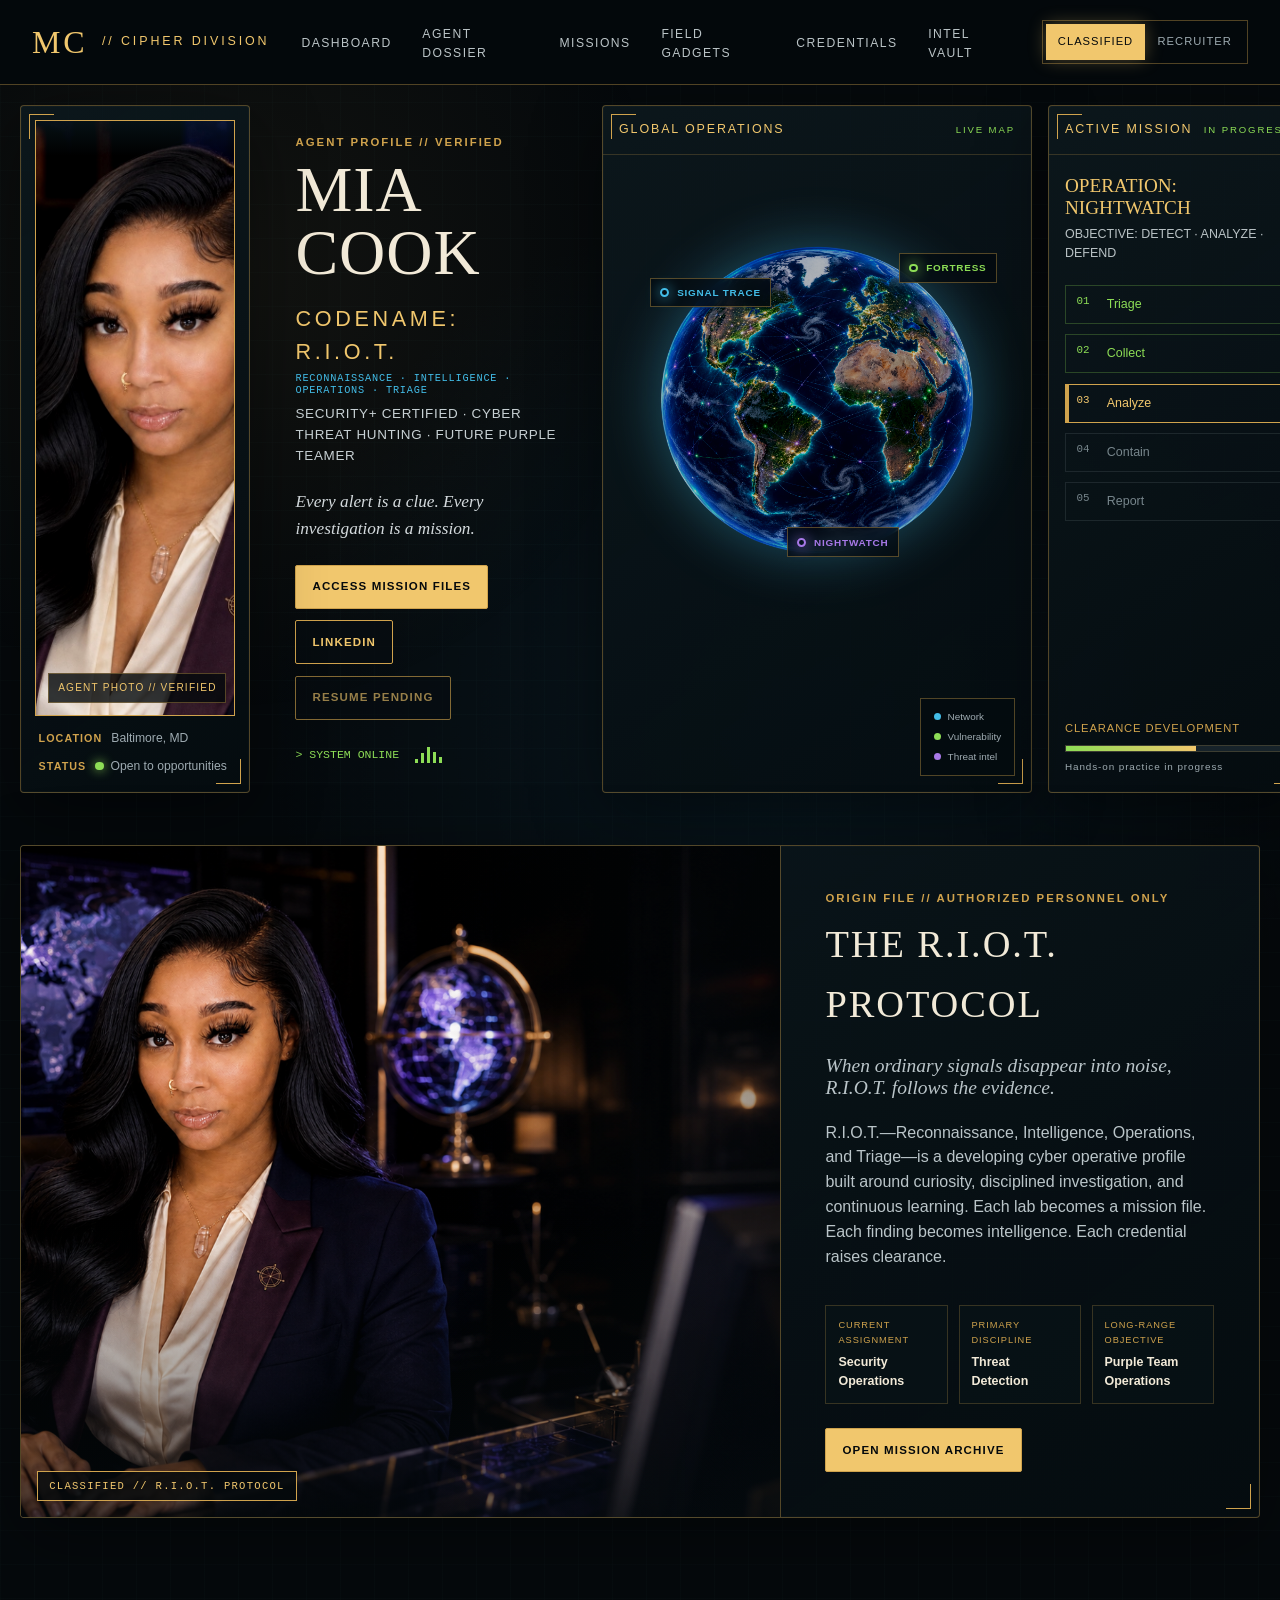
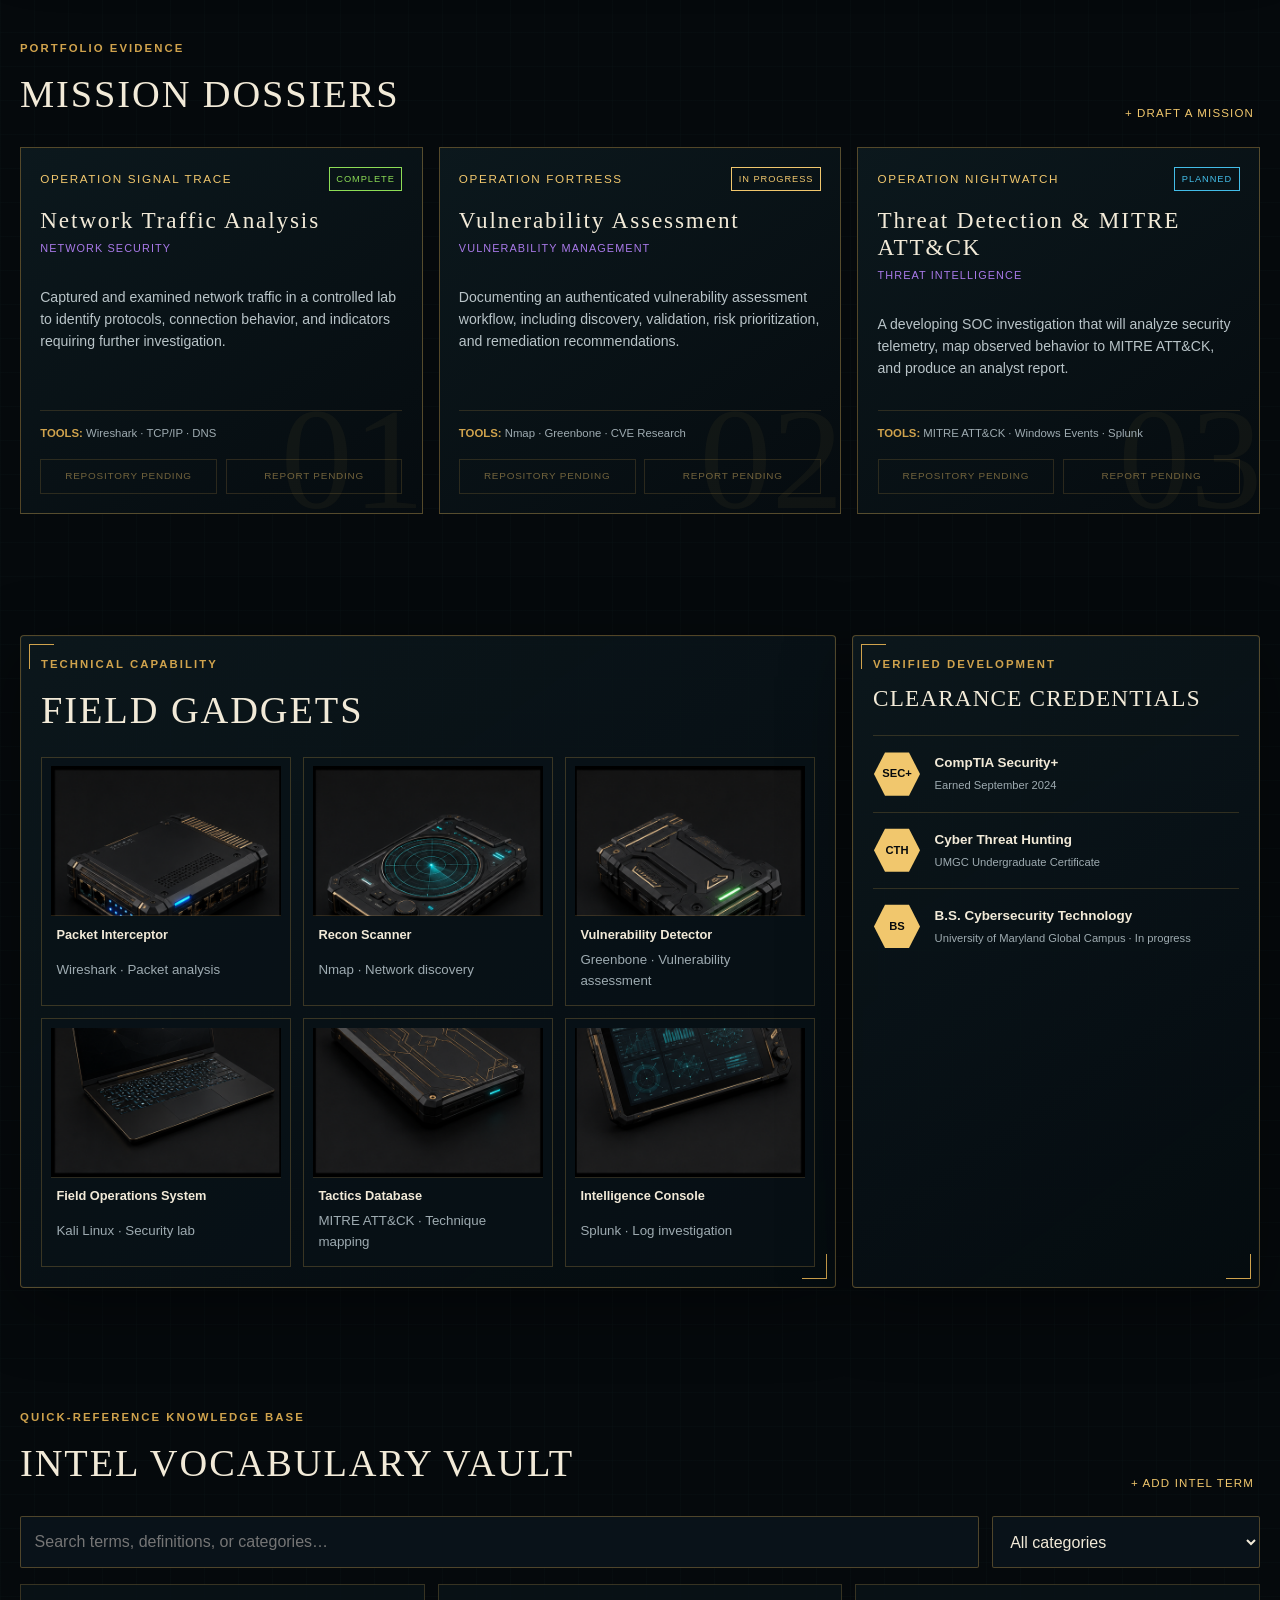
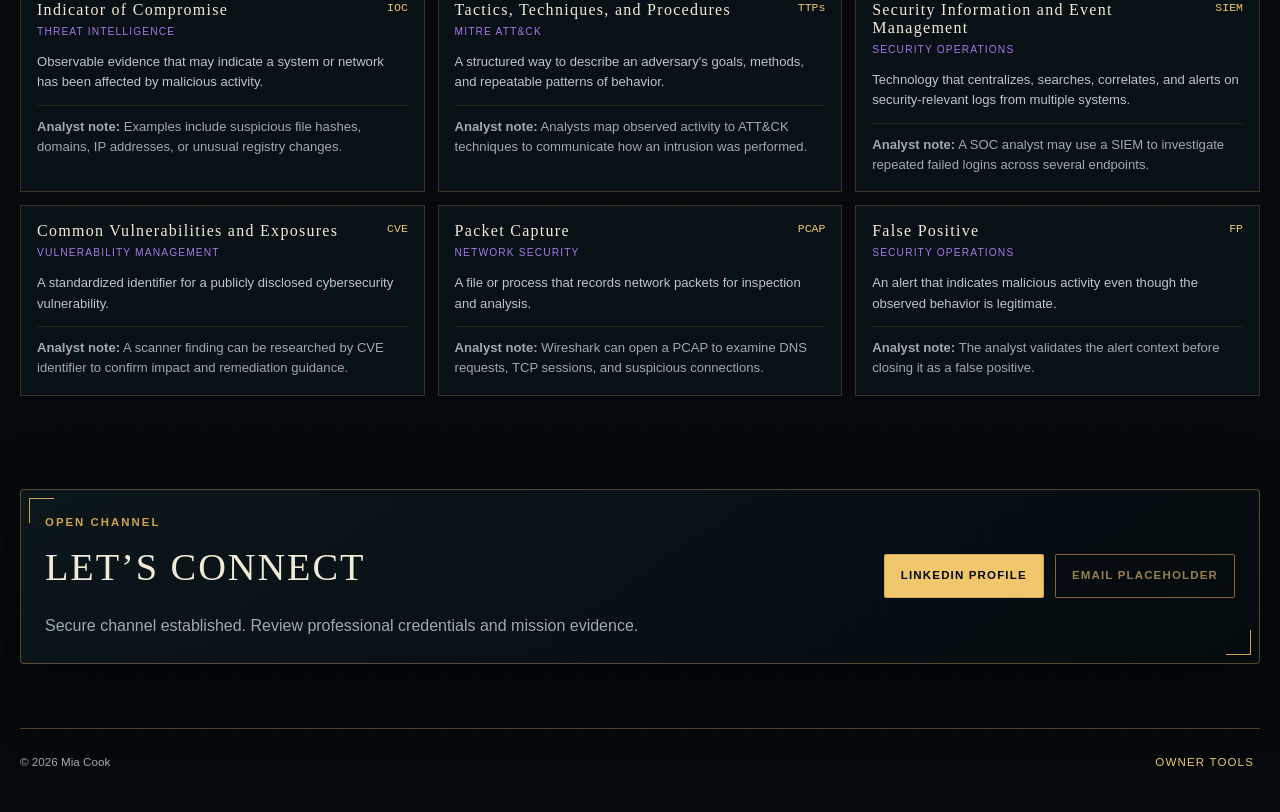
==== commit bd763d94: "Upgrade Cipher Division to R.I.O.T. Protocol" ====
--- a/index.html
+++ b/index.html
@@ -3,7 +3,7 @@
 <head>
   <meta charset="utf-8">
   <meta name="viewport" content="width=device-width, initial-scale=1">
-  <meta name="description" content="Mia Cook's interactive cybersecurity portfolio featuring SOC investigations, technical case studies, and hands-on security projects.">
+  <meta name="description" content="Mia Cook's interactive cybersecurity portfolio featuring security operations, threat detection, technical case studies, and hands-on security projects.">
   <meta name="theme-color" content="#050a0d">
   <title>Mia Cook | Cipher Division</title>
   <link rel="stylesheet" href="styles.css">
@@ -23,6 +23,7 @@
 
     <nav id="main-nav" class="main-nav" aria-label="Primary navigation">
       <a href="#dashboard" data-classified="Dashboard" data-recruiter="About">Dashboard</a>
+      <a href="#dossier" data-classified="Agent Dossier" data-recruiter="Focus">Agent Dossier</a>
       <a href="#missions" data-classified="Missions" data-recruiter="Projects">Missions</a>
       <a href="#gadgets" data-classified="Field Gadgets" data-recruiter="Skills & Tools">Field Gadgets</a>
       <a href="#credentials">Credentials</a>
@@ -51,11 +52,13 @@
       <section class="hero-copy">
         <p class="eyebrow" data-classified="Agent profile // verified" data-recruiter="Professional profile">Agent profile // verified</p>
         <h1 id="hero-title">Mia Cook</h1>
-        <p class="alias" data-classified="Agent MC" data-recruiter="Aspiring SOC Analyst">Agent MC</p>
+        <p class="alias" data-classified="Codename: R.I.O.T." data-recruiter="Security Operations Focus">Codename: R.I.O.T.</p>
+        <p class="riot-expansion classified-only">Reconnaissance · Intelligence · Operations · Triage</p>
         <p class="role">Security+ Certified · Cyber Threat Hunting · Future Purple Teamer</p>
-        <p class="hero-summary" data-classified="Every alert is a clue. Every investigation is a mission." data-recruiter="Security+ certified cybersecurity professional building hands-on experience in threat detection, vulnerability management, network analysis, and incident response.">Every alert is a clue. Every investigation is a mission.</p>
+        <p class="hero-summary" data-classified="Every alert is a clue. Every investigation is a mission." data-recruiter="Current technical focus: security operations, threat detection, network analysis, vulnerability management, and incident response.">Every alert is a clue. Every investigation is a mission.</p>
         <div class="hero-actions">
           <a class="button primary" href="#missions" data-classified="Access mission files" data-recruiter="View technical projects">Access mission files</a>
+          <a class="button secondary" href="https://www.linkedin.com/in/nia-cook95" target="_blank" rel="noreferrer">LinkedIn</a>
           <a class="button secondary disabled-link" href="#" aria-disabled="true" data-classified="Resume pending" data-recruiter="Resume coming soon">Resume pending</a>
         </div>
         <div class="signal" aria-label="System status">
@@ -70,6 +73,7 @@
           <small>LIVE MAP</small>
         </div>
         <div class="globe-wrap">
+          <img class="earth-texture" src="assets/cyber-earth.png" alt="" aria-hidden="true">
           <canvas id="cyber-globe" aria-hidden="true"></canvas>
           <button class="map-node node-one" type="button" data-focus="network"><span></span><b data-classified="Signal Trace" data-recruiter="Network Analysis">Signal Trace</b></button>
           <button class="map-node node-two" type="button" data-focus="vulnerability"><span></span><b data-classified="Fortress" data-recruiter="Vulnerability Management">Fortress</b></button>
@@ -101,6 +105,40 @@
       </aside>
     </section>
 
+    <section id="dossier" class="section shell dossier-section" aria-labelledby="dossier-title">
+      <article class="dossier-story panel classified-only">
+        <div class="dossier-image">
+          <img src="assets/riot-command-center.png" alt="Mia Cook seated in a cinematic cybersecurity command center">
+          <span class="dossier-stamp">CLASSIFIED // R.I.O.T. PROTOCOL</span>
+        </div>
+        <div class="dossier-copy">
+          <p class="eyebrow">Origin file // Authorized personnel only</p>
+          <h2 id="dossier-title">The R.I.O.T. Protocol</h2>
+          <p class="dossier-lead">When ordinary signals disappear into noise, R.I.O.T. follows the evidence.</p>
+          <p>R.I.O.T.—Reconnaissance, Intelligence, Operations, and Triage—is a developing cyber operative profile built around curiosity, disciplined investigation, and continuous learning. Each lab becomes a mission file. Each finding becomes intelligence. Each credential raises clearance.</p>
+          <div class="briefing-grid">
+            <div><small>Current assignment</small><b>Security Operations</b></div>
+            <div><small>Primary discipline</small><b>Threat Detection</b></div>
+            <div><small>Long-range objective</small><b>Purple Team Operations</b></div>
+          </div>
+          <a class="button primary" href="#missions">Open mission archive</a>
+        </div>
+      </article>
+
+      <article class="recruiter-about panel recruiter-only">
+        <div>
+          <p class="eyebrow">Professional focus</p>
+          <h2>Security operations through hands-on practice</h2>
+        </div>
+        <p>Mia Cook is a Security+ certified cybersecurity professional focused on developing practical capability in security operations, threat detection, network analysis, vulnerability management, and incident response. This portfolio documents that growth through technical projects, repeatable investigation workflows, and clear written findings.</p>
+        <div class="briefing-grid">
+          <div><small>Current area of study</small><b>SOC Analysis</b></div>
+          <div><small>Evidence</small><b>Labs & Case Studies</b></div>
+          <div><small>Career direction</small><b>Purple Teaming</b></div>
+        </div>
+      </article>
+    </section>
+
     <section id="missions" class="section shell" aria-labelledby="missions-title">
       <div class="section-heading">
         <div>
@@ -121,12 +159,12 @@
           </div>
         </div>
         <div class="tool-grid">
-          <article><span>◉</span><b data-classified="Packet Interceptor" data-recruiter="Wireshark">Packet Interceptor</b><small>Wireshark</small></article>
-          <article><span>⌁</span><b data-classified="Recon Scanner" data-recruiter="Nmap">Recon Scanner</b><small>Nmap</small></article>
-          <article><span>⬡</span><b data-classified="Vulnerability Detector" data-recruiter="Greenbone / OpenVAS">Vulnerability Detector</b><small>Greenbone</small></article>
-          <article><span>&gt;_</span><b data-classified="Field Operations System" data-recruiter="Kali Linux">Field Operations System</b><small>Kali Linux</small></article>
-          <article><span>⌖</span><b data-classified="Tactics Database" data-recruiter="MITRE ATT&CK">Tactics Database</b><small>MITRE ATT&CK</small></article>
-          <article><span>▤</span><b data-classified="Intelligence Console" data-recruiter="Splunk">Intelligence Console</b><small>Splunk</small></article>
+          <article><div class="gadget-visual gadget-one" role="img" aria-label="Compact packet interception device"></div><b data-classified="Packet Interceptor" data-recruiter="Wireshark">Packet Interceptor</b><small>Wireshark · Packet analysis</small></article>
+          <article><div class="gadget-visual gadget-two" role="img" aria-label="Portable network reconnaissance scanner"></div><b data-classified="Recon Scanner" data-recruiter="Nmap">Recon Scanner</b><small>Nmap · Network discovery</small></article>
+          <article><div class="gadget-visual gadget-three" role="img" aria-label="Rugged vulnerability detection module"></div><b data-classified="Vulnerability Detector" data-recruiter="Greenbone / OpenVAS">Vulnerability Detector</b><small>Greenbone · Vulnerability assessment</small></article>
+          <article><div class="gadget-visual gadget-four" role="img" aria-label="Black field operations laptop"></div><b data-classified="Field Operations System" data-recruiter="Kali Linux">Field Operations System</b><small>Kali Linux · Security lab</small></article>
+          <article><div class="gadget-visual gadget-five" role="img" aria-label="Encrypted threat tactics database device"></div><b data-classified="Tactics Database" data-recruiter="MITRE ATT&CK">Tactics Database</b><small>MITRE ATT&CK · Technique mapping</small></article>
+          <article><div class="gadget-visual gadget-six" role="img" aria-label="Handheld intelligence analysis console"></div><b data-classified="Intelligence Console" data-recruiter="Splunk">Intelligence Console</b><small>Splunk · Log investigation</small></article>
         </div>
       </div>
 
@@ -164,10 +202,10 @@
       <div>
         <p class="eyebrow" data-classified="Open channel" data-recruiter="Contact">Open channel</p>
         <h2>Let’s connect</h2>
-        <p>Add your professional email and LinkedIn address before publishing this section.</p>
+        <p data-classified="Secure channel established. Review professional credentials and mission evidence." data-recruiter="Connect with Mia on LinkedIn to discuss cybersecurity opportunities and her developing project work.">Secure channel established. Review professional credentials and mission evidence.</p>
       </div>
       <div class="hero-actions">
-        <a class="button secondary disabled-link" href="#" aria-disabled="true">LinkedIn placeholder</a>
+        <a class="button primary" href="https://www.linkedin.com/in/nia-cook95" target="_blank" rel="noreferrer">LinkedIn profile</a>
         <a class="button secondary disabled-link" href="#" aria-disabled="true">Email placeholder</a>
       </div>
     </section>
--- a/styles.css
+++ b/styles.css
@@ -192,6 +192,7 @@
 h1, h2, h3, p { overflow-wrap: anywhere; }
 h1 { margin: 0; font-family: Georgia, serif; font-size: clamp(3.2rem, 5vw, 5.8rem); font-weight: 400; line-height: .98; letter-spacing: .015em; text-transform: uppercase; }
 .alias { margin: 1.05rem 0 .2rem; color: var(--gold-bright); font-size: 1.35rem; letter-spacing: .17em; text-transform: uppercase; }
+.riot-expansion { margin: .15rem 0 .55rem; color: var(--blue); font: .64rem Consolas, monospace; letter-spacing: .08em; text-transform: uppercase; }
 .role { margin: 0; color: #c8d1d4; font-size: .84rem; letter-spacing: .05em; text-transform: uppercase; }
 .hero-summary { max-width: 42rem; margin: 1.4rem 0; color: #d4dadd; font-family: Georgia, serif; font-size: 1.08rem; font-style: italic; }
 
@@ -211,7 +212,9 @@
 .panel-heading small { color: var(--green); font-size: .6rem; }
 .globe-panel { min-width: 0; overflow: hidden; }
 .globe-wrap { position: relative; height: 490px; isolation: isolate; }
-#cyber-globe { width: 100%; height: 100%; display: block; }
+.earth-texture { position: absolute; z-index: 0; left: 50%; top: 50%; width: min(78%, 490px); aspect-ratio: 1; object-fit: contain; transform: translate(-50%,-50%); filter: saturate(.88) brightness(.72) contrast(1.15) drop-shadow(0 0 28px rgba(67,189,232,.38)); animation: earth-pulse 5s ease-in-out infinite alternate; }
+#cyber-globe { position: relative; z-index: 1; width: 100%; height: 100%; display: block; }
+@keyframes earth-pulse { to { filter: saturate(1.02) brightness(.83) contrast(1.17) drop-shadow(0 0 42px rgba(67,189,232,.52)); } }
 .map-node { position: absolute; z-index: 2; display: flex; align-items: center; gap: .5rem; border: 1px solid rgba(208,163,77,.4); padding: .38rem .58rem; color: var(--ivory); background: rgba(4,11,15,.8); cursor: pointer; font-size: .62rem; letter-spacing: .08em; text-transform: uppercase; backdrop-filter: blur(8px); }
 .map-node span { width: .55rem; height: .55rem; border: 2px solid currentColor; border-radius: 50%; box-shadow: 0 0 14px currentColor; }
 .map-node:hover, .map-node:focus-visible { transform: translateY(-2px); background: #101d24; }
@@ -257,12 +260,33 @@
 .card-actions a:hover, .card-actions a:focus-visible { color: var(--ink); background: var(--gold-bright); }
 .card-actions a[aria-disabled="true"] { opacity: .45; pointer-events: none; }
 
+.dossier-section { padding-top: 2rem; }
+.dossier-story { display: grid; grid-template-columns: minmax(0, 1.35fr) minmax(340px, .85fr); overflow: hidden; }
+.dossier-image { position: relative; min-height: 560px; overflow: hidden; border-right: 1px solid var(--line); }
+.dossier-image::after { content: ""; position: absolute; inset: 0; background: linear-gradient(90deg, transparent 54%, rgba(5,12,16,.38)), linear-gradient(0deg, rgba(5,12,16,.58), transparent 45%); pointer-events: none; }
+.dossier-image img { width: 100%; height: 100%; object-fit: cover; object-position: center; }
+.dossier-stamp { position: absolute; z-index: 2; left: 1rem; bottom: 1rem; padding: .5rem .7rem; border: 1px solid var(--gold); color: var(--gold-bright); background: rgba(4,9,12,.82); font: .66rem Consolas, monospace; letter-spacing: .12em; }
+.dossier-copy { display: flex; flex-direction: column; justify-content: center; padding: clamp(1.5rem, 3.5vw, 3.5rem); }
+.dossier-copy > p:not(.eyebrow) { color: #bac5c9; }
+.dossier-copy .dossier-lead { margin: 1.3rem 0 .35rem; color: var(--ivory); font: italic 1.22rem Georgia, serif; }
+.briefing-grid { display: grid; grid-template-columns: repeat(3,1fr); gap: .65rem; margin: 1.25rem 0 1.5rem; }
+.briefing-grid > div { padding: .75rem; border: 1px solid rgba(208,163,77,.24); background: rgba(8,18,23,.72); }
+.briefing-grid small { display: block; margin-bottom: .35rem; color: var(--gold); font-size: .58rem; letter-spacing: .1em; text-transform: uppercase; }
+.briefing-grid b { display: block; color: var(--ivory); font-size: .78rem; }
+.dossier-copy .button { align-self: start; }
+.recruiter-about { display: none; grid-template-columns: minmax(260px,.75fr) 1.2fr; gap: 1.5rem 3rem; align-items: center; padding: clamp(1.5rem,4vw,3.5rem); }
+.recruiter-about > p { color: #c0c9cc; }
+.recruiter-about .briefing-grid { grid-column: 1 / -1; width: 100%; margin: 0; }
+
 .split-section { display: grid; grid-template-columns: 2fr 1fr; gap: 1rem; }
 .toolkit-panel, .credentials-panel { padding: 1.25rem; }
 .tool-grid { display: grid; grid-template-columns: repeat(3, 1fr); gap: .75rem; }
-.tool-grid article { display: grid; grid-template-columns: auto 1fr; align-items: center; gap: .12rem .65rem; min-height: 92px; padding: .8rem; border: 1px solid rgba(208,163,77,.25); background: rgba(8,18,23,.65); }
-.tool-grid article > span { grid-row: 1 / 3; display: grid; place-items: center; width: 2.5rem; height: 2.5rem; color: var(--green); border: 1px solid rgba(141,221,86,.35); font: .9rem Consolas,monospace; }
-.tool-grid b { color: var(--ivory); font-size: .8rem; }.tool-grid small { color: var(--muted); }
+.tool-grid article { display: grid; grid-template-rows: 150px auto auto; gap: .3rem; min-height: 230px; padding: .55rem; border: 1px solid rgba(208,163,77,.25); background: rgba(8,18,23,.65); overflow: hidden; transition: transform 180ms ease, border-color 180ms ease; }
+.tool-grid article:hover { transform: translateY(-3px); border-color: rgba(208,163,77,.62); }
+.gadget-visual { width: 100%; height: 150px; border-bottom: 1px solid rgba(208,163,77,.18); background-image: url("assets/cyber-gadgets-sheet.png"); background-repeat: no-repeat; background-size: 300% auto; }
+.gadget-one { background-position: 0 0; }.gadget-two { background-position: 50% 0; }.gadget-three { background-position: 100% 0; }
+.gadget-four { background-position: 0 100%; }.gadget-five { background-position: 50% 100%; }.gadget-six { background-position: 100% 100%; }
+.tool-grid b { padding: .25rem .35rem 0; color: var(--ivory); font-size: .8rem; }.tool-grid small { padding: 0 .35rem .3rem; color: var(--muted); }
 .credentials-panel h2 { margin-bottom: 1.15rem; font-size: 1.45rem; }
 .credential { display: grid; grid-template-columns: 3rem 1fr; gap: .85rem; align-items: center; padding: .85rem 0; border-top: 1px solid rgba(208,163,77,.2); }
 .credential > span { display: grid; place-items: center; width: 3rem; height: 3rem; color: var(--ink); background: var(--gold-bright); clip-path: polygon(25% 5%,75% 5%,98% 50%,75% 95%,25% 95%,2% 50%); font-weight: 800; font-size: .7rem; }
@@ -301,6 +325,9 @@
 body[data-mode="recruiter"] .photo-frame::after { content: "PROFESSIONAL PHOTO"; }
 body[data-mode="recruiter"] .mission-card { border-color: rgba(67,189,232,.28); }
 body[data-mode="recruiter"] .mission-code { color: var(--blue); }
+body[data-mode="recruiter"] .classified-only { display: none !important; }
+body[data-mode="recruiter"] .recruiter-only { display: grid; }
+body[data-mode="classified"] .recruiter-only { display: none !important; }
 
 :focus-visible { outline: 2px solid var(--gold-bright); outline-offset: 3px; }
 
@@ -323,6 +350,7 @@
   .dashboard { grid-template-columns: 210px 1fr; }.globe-panel { grid-column: 1 / -1; }.active-panel { grid-column: 1 / -1; }
   .mission-grid, .vocabulary-grid { grid-template-columns: 1fr 1fr; }
   .split-section { grid-template-columns: 1fr; }.builder-layout { grid-template-columns: 1fr; }
+  .dossier-story { grid-template-columns: 1fr; }.dossier-image { min-height: 480px; border-right: 0; border-bottom: 1px solid var(--line); }.recruiter-about { grid-template-columns: 1fr; }.recruiter-about .briefing-grid { grid-column: auto; }
 }
 
 @media (max-width: 640px) {
@@ -334,6 +362,7 @@
   .mission-steps { display: grid; grid-template-columns: 1fr; margin-block: 1rem; }.clearance { margin: 1rem; }
   .section { padding-block: 2.5rem; }.section-heading, .contact-panel { align-items: stretch; flex-direction: column; }
   .mission-grid, .vocabulary-grid, .tool-grid { grid-template-columns: 1fr; }.mission-card { min-height: 300px; }.vault-controls { grid-template-columns: 1fr; }
+  .dossier-image { min-height: 390px; }.briefing-grid { grid-template-columns: 1fr; }
   .hero-actions { flex-direction: column; }.hero-actions .button { width: 100%; }.builder-layout { padding: .75rem; }.owner-note { margin-inline: .75rem; }.local-tools-footer { align-items: stretch; flex-direction: column; }
 }
 
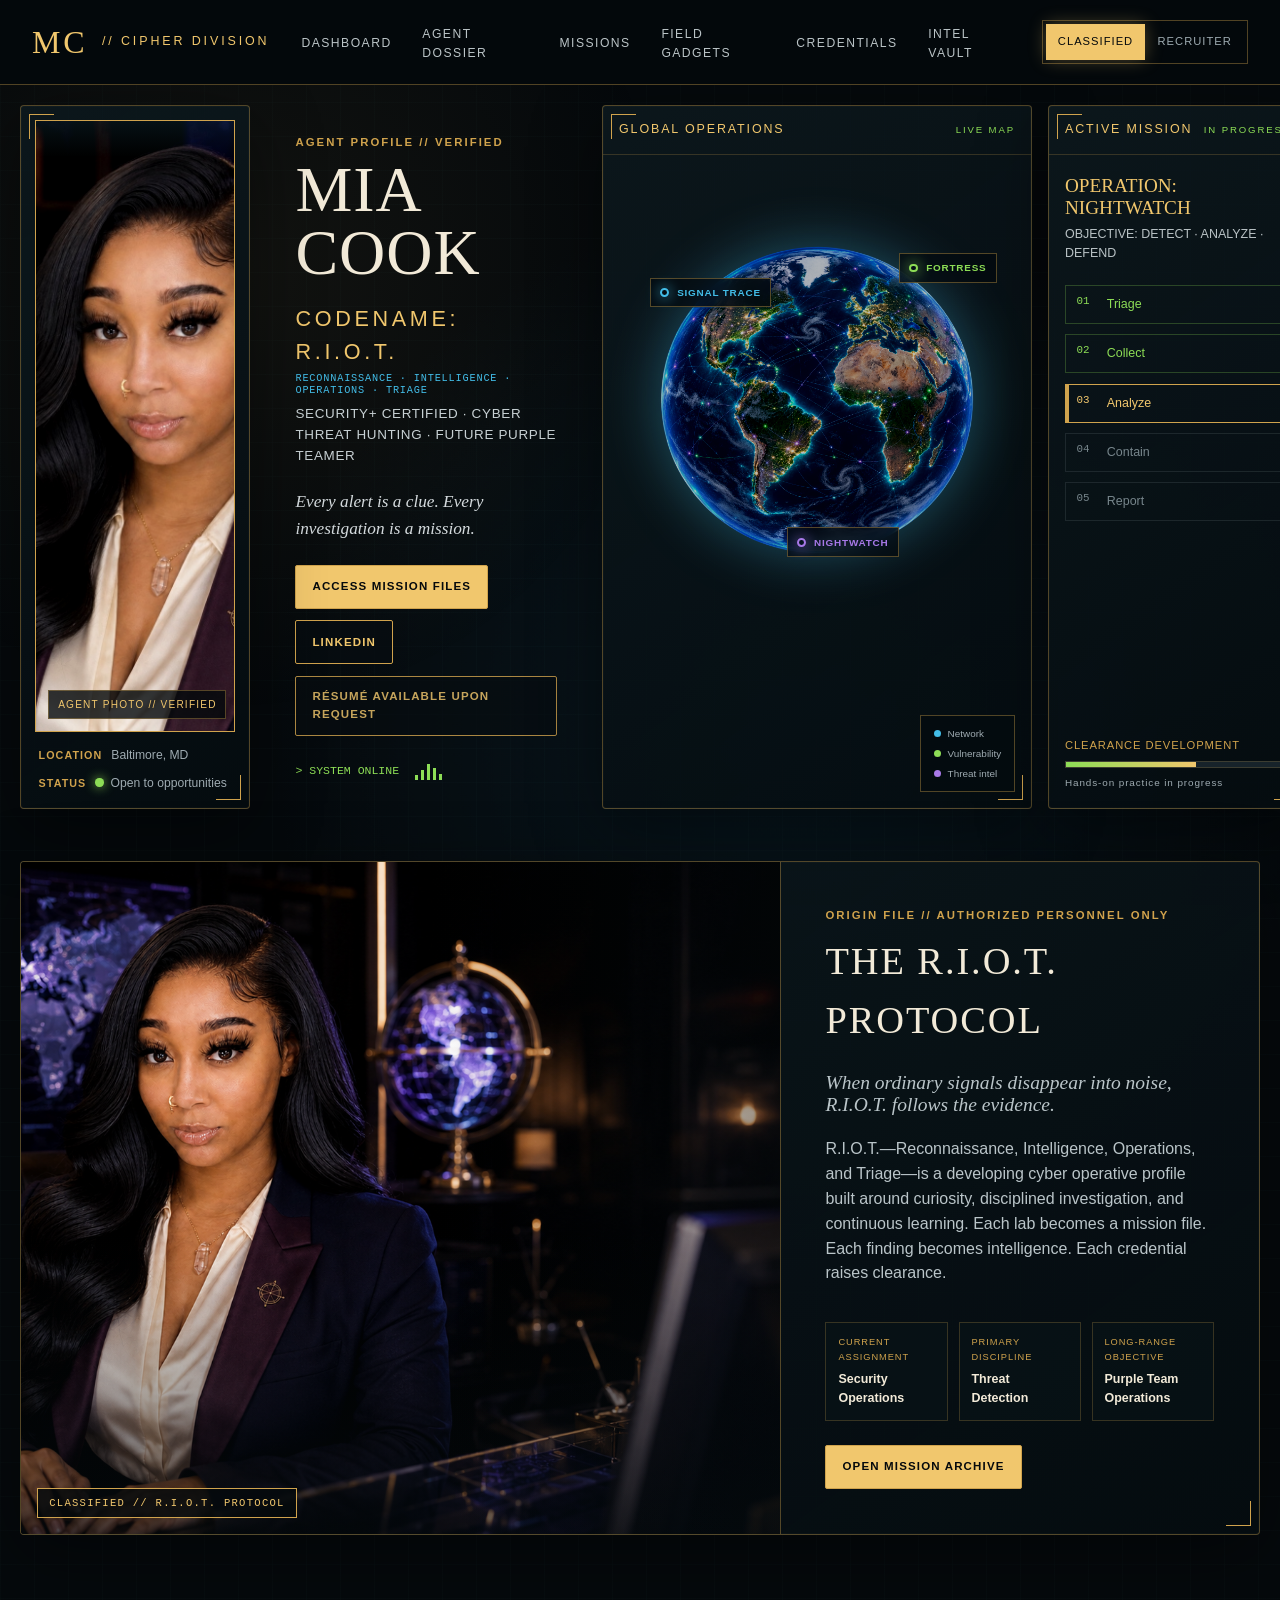
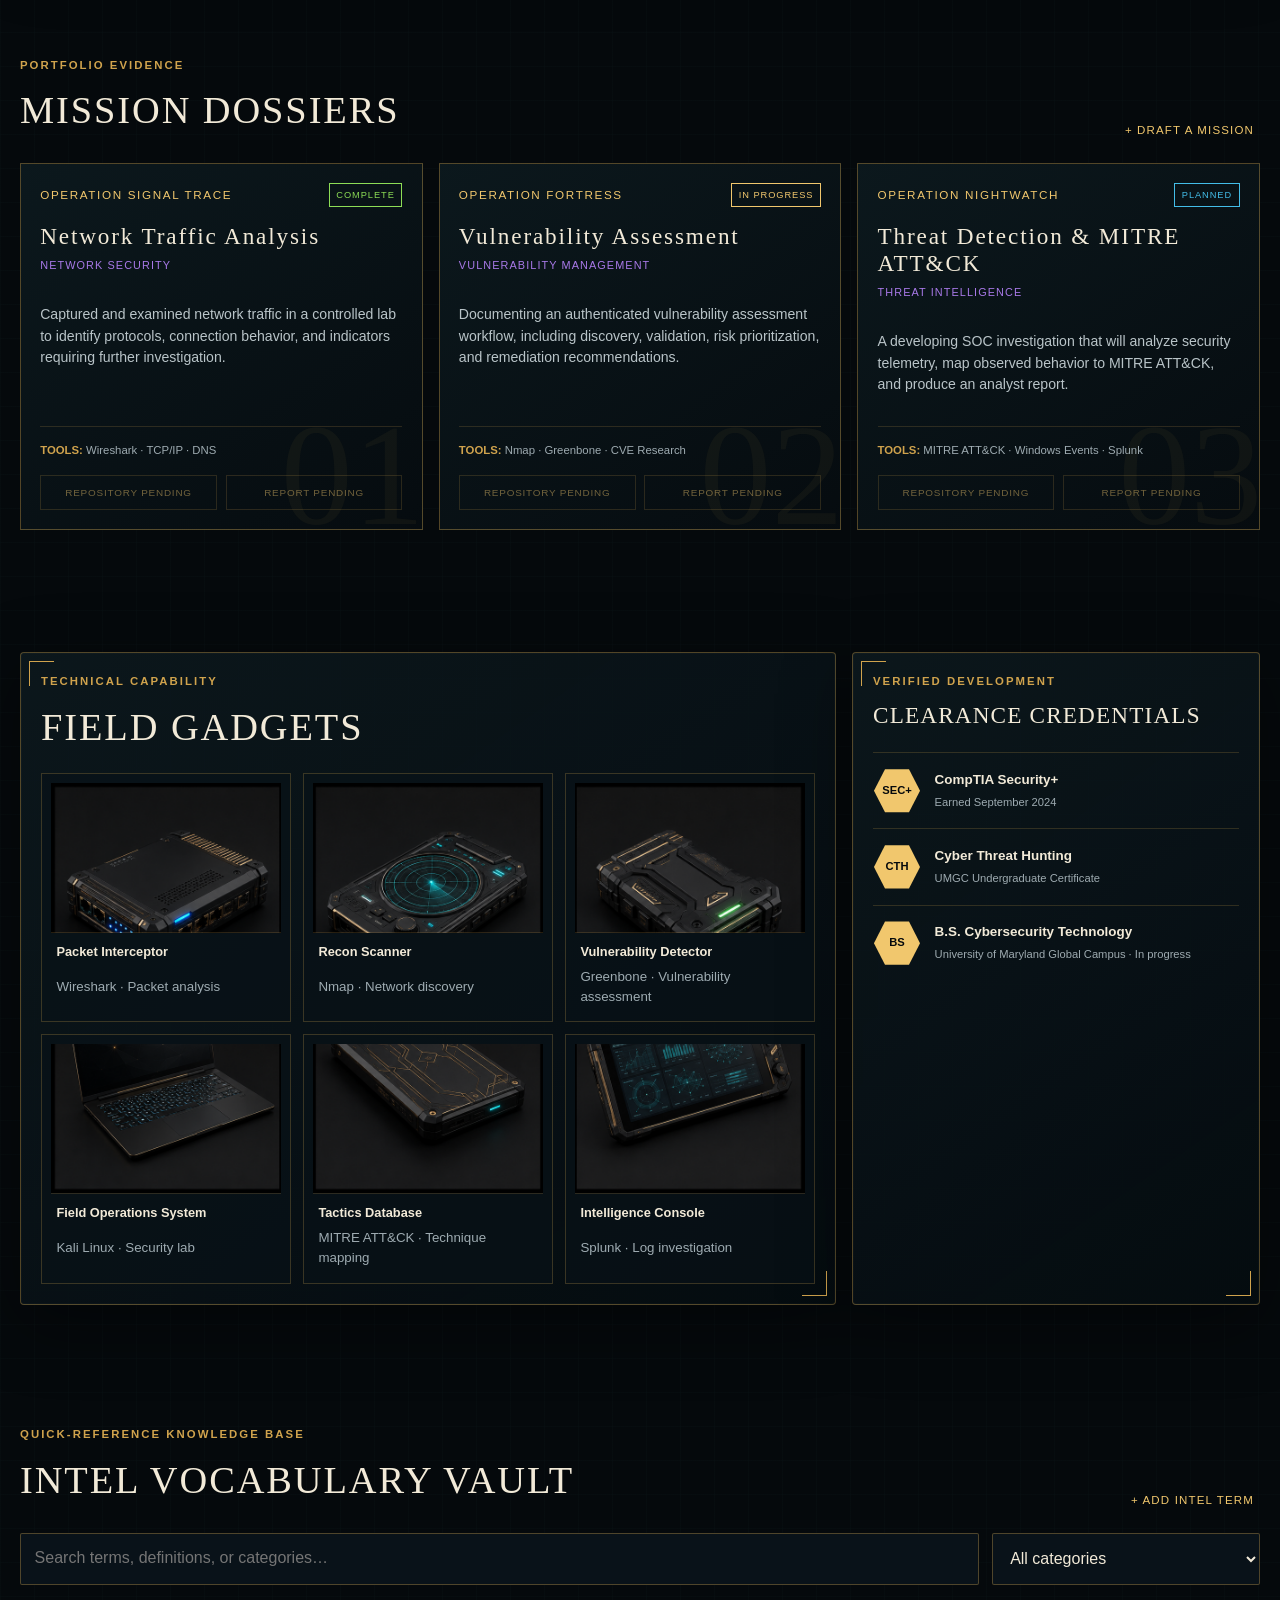
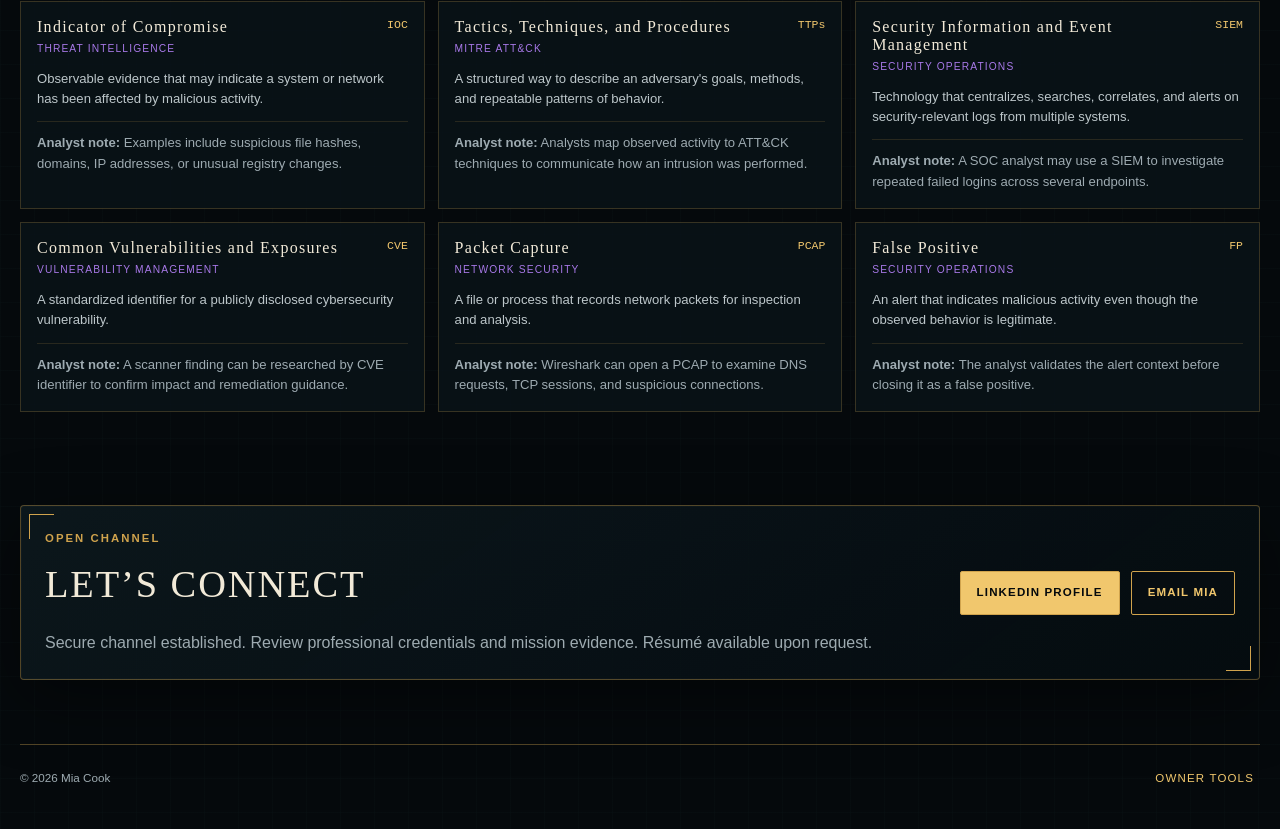
==== commit 7044d694: "Correct LinkedIn Profile URL" ====
--- a/index.html
+++ b/index.html
@@ -58,8 +58,8 @@
         <p class="hero-summary" data-classified="Every alert is a clue. Every investigation is a mission." data-recruiter="Current technical focus: security operations, threat detection, network analysis, vulnerability management, and incident response.">Every alert is a clue. Every investigation is a mission.</p>
         <div class="hero-actions">
           <a class="button primary" href="#missions" data-classified="Access mission files" data-recruiter="View technical projects">Access mission files</a>
-          <a class="button secondary" href="https://www.linkedin.com/in/nia-cook95" target="_blank" rel="noreferrer">LinkedIn</a>
-          <a class="button secondary disabled-link" href="#" aria-disabled="true" data-classified="Resume pending" data-recruiter="Resume coming soon">Resume pending</a>
+          <a class="button secondary" href="https://www.linkedin.com/in/mia-cook95" target="_blank" rel="noreferrer">LinkedIn</a>
+          <span class="button secondary resume-note" data-classified="Résumé available upon request" data-recruiter="Résumé available upon request">Résumé available upon request</span>
         </div>
         <div class="signal" aria-label="System status">
           <span>&gt; SYSTEM ONLINE</span>
@@ -202,11 +202,11 @@
       <div>
         <p class="eyebrow" data-classified="Open channel" data-recruiter="Contact">Open channel</p>
         <h2>Let’s connect</h2>
-        <p data-classified="Secure channel established. Review professional credentials and mission evidence." data-recruiter="Connect with Mia on LinkedIn to discuss cybersecurity opportunities and her developing project work.">Secure channel established. Review professional credentials and mission evidence.</p>
+        <p data-classified="Secure channel established. Review professional credentials and mission evidence. Résumé available upon request." data-recruiter="Connect with Mia to discuss cybersecurity opportunities and request her résumé.">Secure channel established. Review professional credentials and mission evidence. Résumé available upon request.</p>
       </div>
       <div class="hero-actions">
-        <a class="button primary" href="https://www.linkedin.com/in/nia-cook95" target="_blank" rel="noreferrer">LinkedIn profile</a>
-        <a class="button secondary disabled-link" href="#" aria-disabled="true">Email placeholder</a>
+        <a class="button primary" href="https://www.linkedin.com/in/mia-cook95" target="_blank" rel="noreferrer">LinkedIn profile</a>
+        <a class="button secondary" href="mailto:mia.mjc90@mail.com">Email Mia</a>
       </div>
     </section>
   </main>
--- a/styles.css
+++ b/styles.css
@@ -202,6 +202,8 @@
 .button.primary { color: var(--ink); background: var(--gold-bright); }
 .button.primary:hover, .button.primary:focus-visible { background: #ffe09b; }
 .disabled-link { opacity: .62; cursor: not-allowed; }
+.resume-note { cursor: default; opacity: .82; }
+.resume-note:hover { color: var(--gold-bright); background: rgba(8,14,18,.7); box-shadow: none; }
 .signal { display: flex; align-items: center; gap: 1rem; margin-top: 1.6rem; color: var(--green); font: .72rem Consolas, monospace; }
 .signal-bars { display: flex; align-items: end; gap: 3px; height: 18px; }
 .signal-bars i { width: 3px; background: var(--green); animation: bars 1.1s ease-in-out infinite alternate; }
